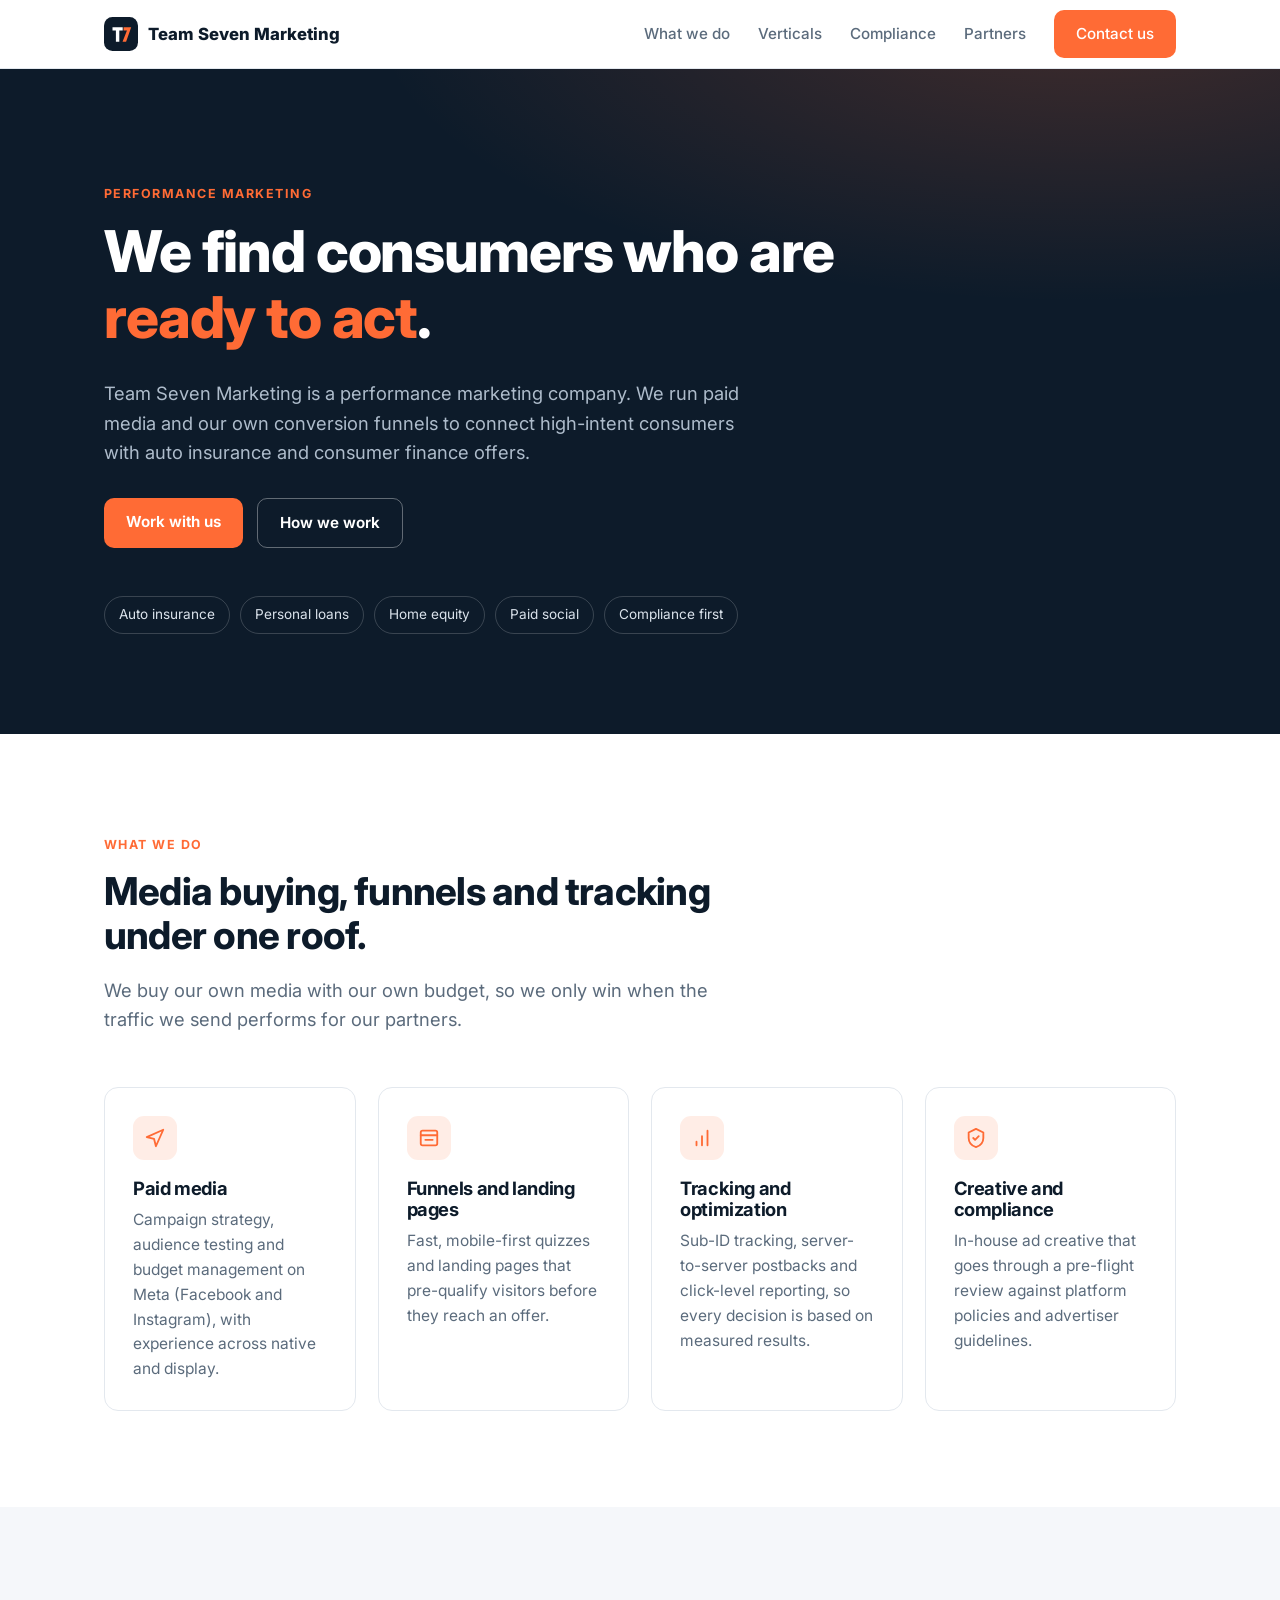
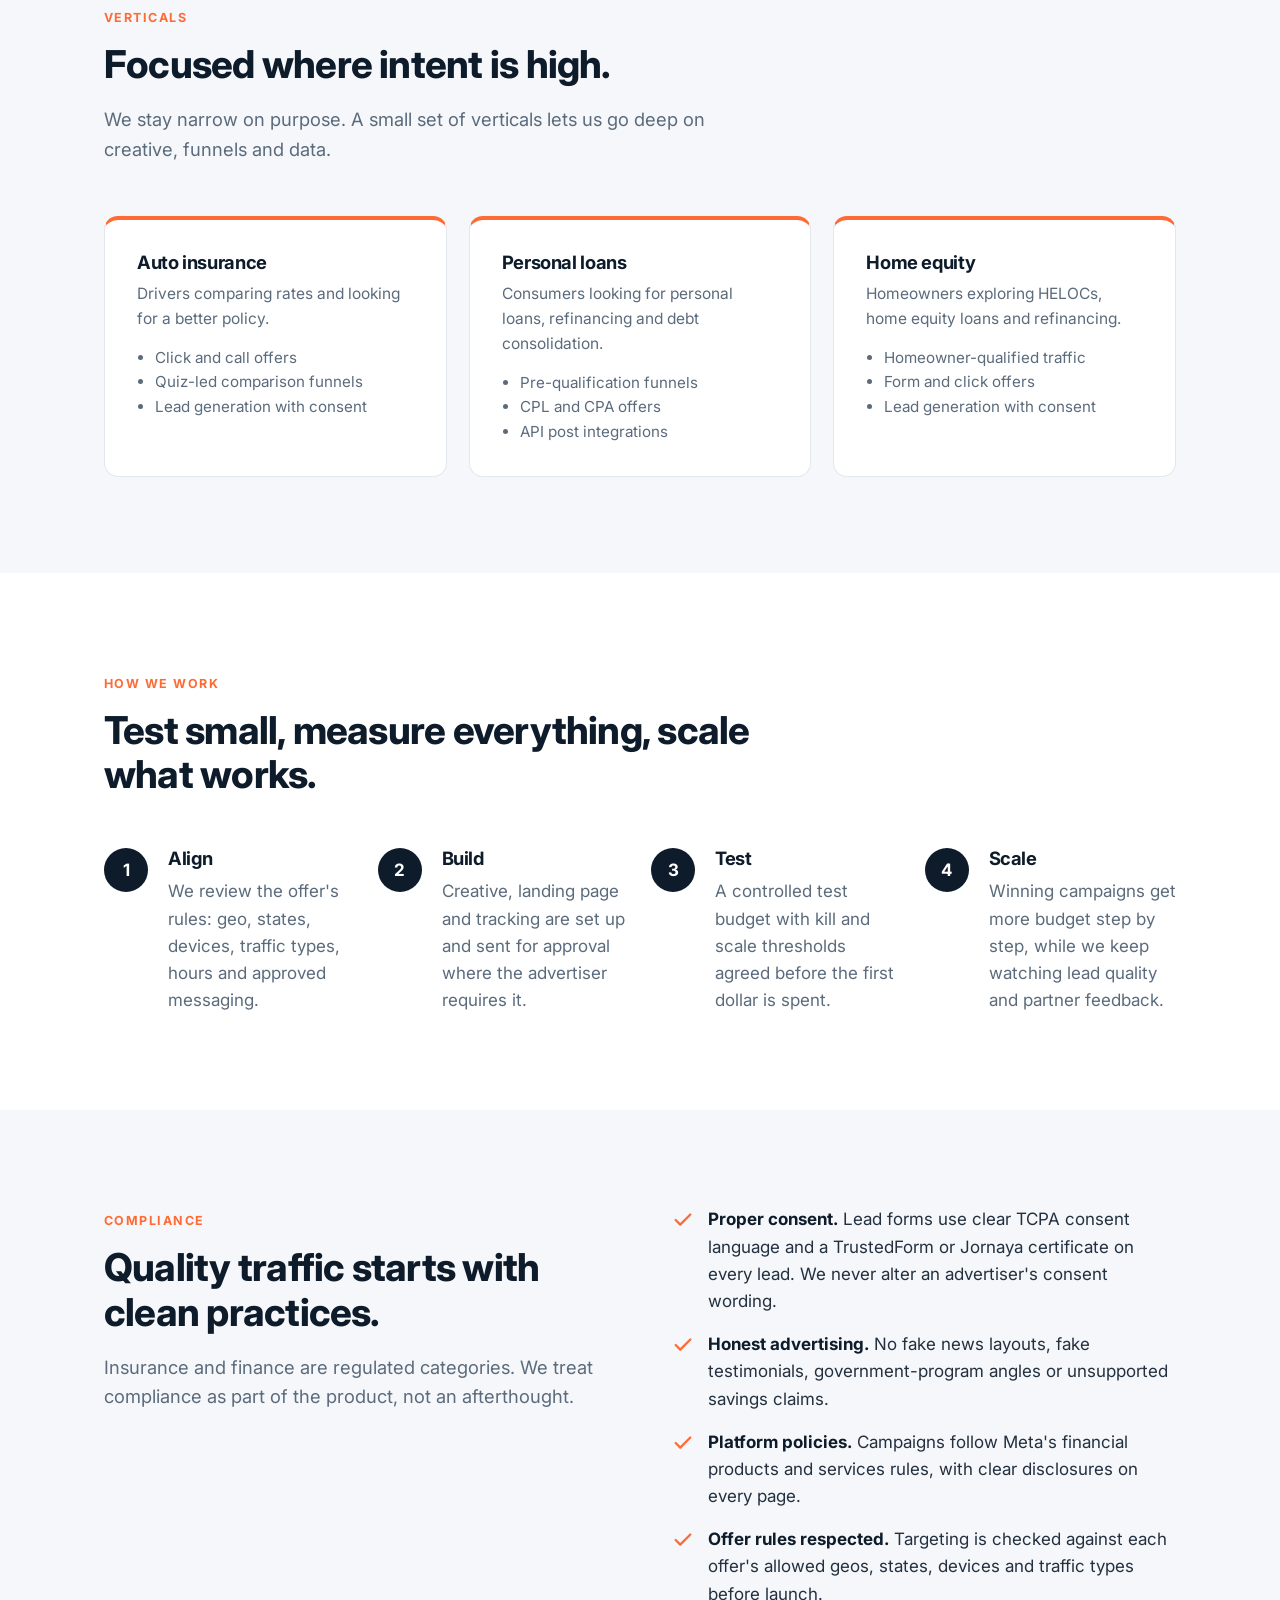
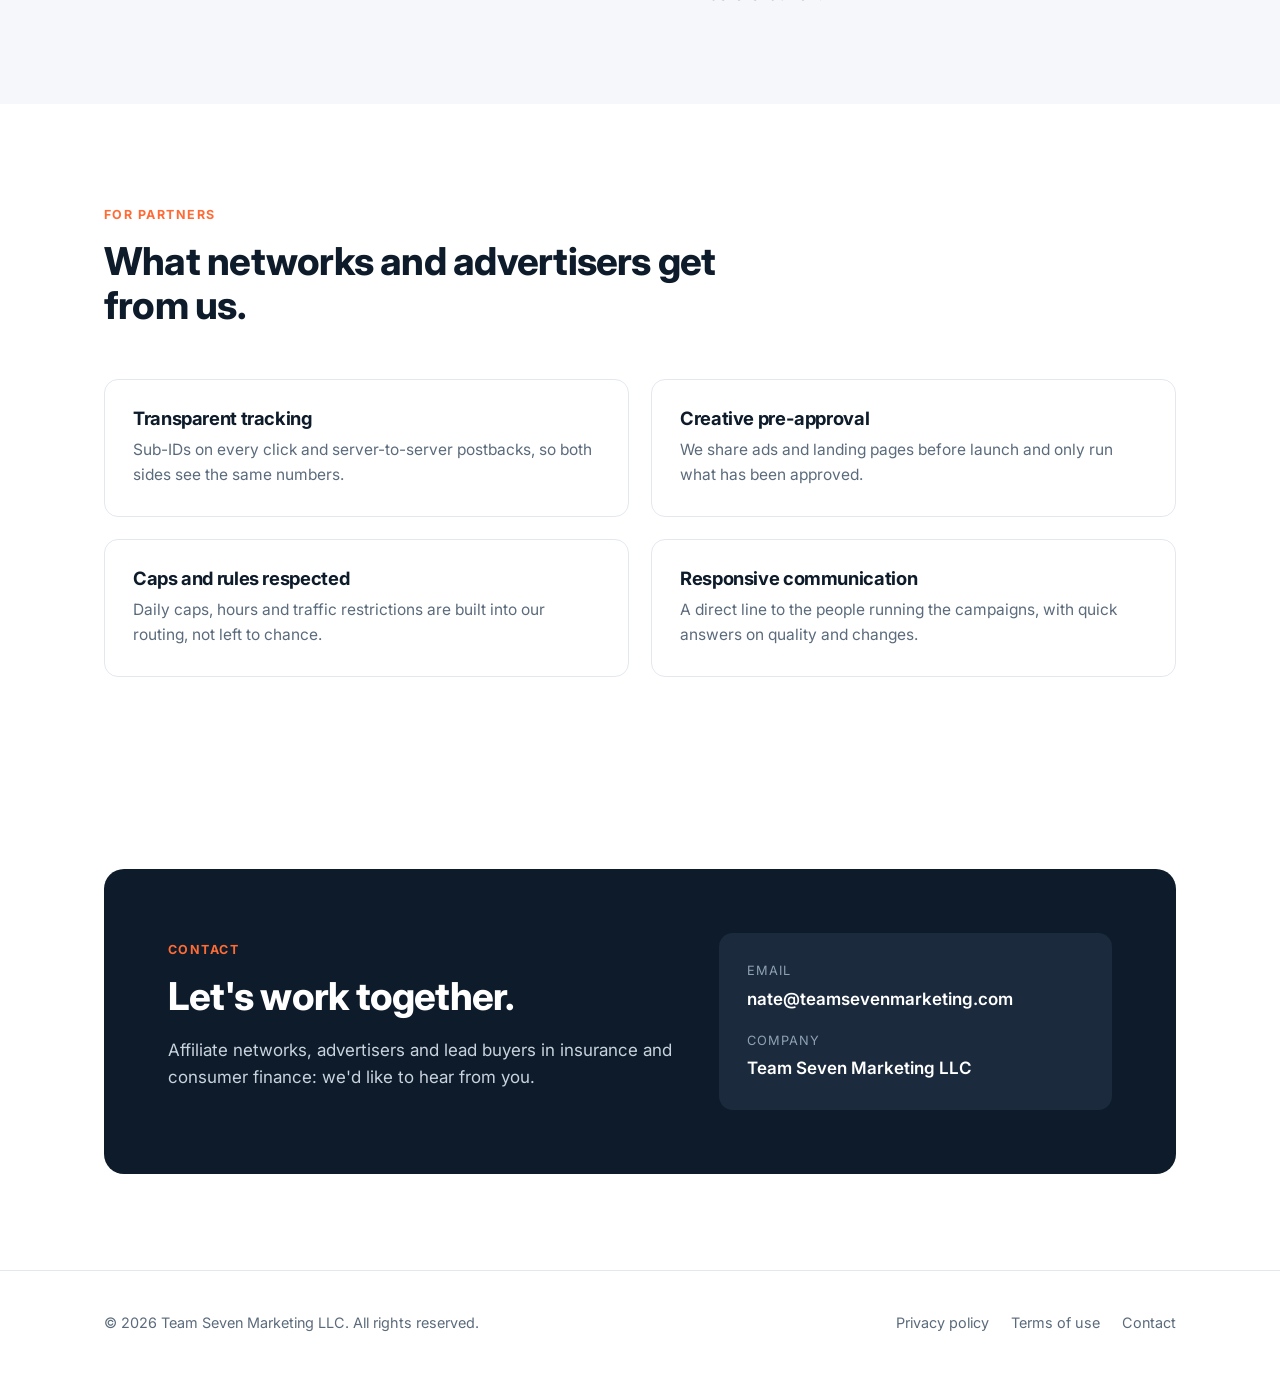
==== index.html @ 017ef523 "Add files via upload" ====
<!doctype html>
<html lang="en">
<head>
  <meta charset="utf-8">
  <meta name="viewport" content="width=device-width, initial-scale=1">
  <title>Team Seven Marketing | Performance Marketing for Insurance and Consumer Finance</title>
  <meta name="description" content="Team Seven Marketing is a performance marketing company. We acquire high-intent consumers for auto insurance and consumer finance offers through paid social, with compliant funnels and transparent tracking.">
  <link rel="icon" href="/favicon.svg" type="image/svg+xml">
  <link rel="preconnect" href="https://fonts.googleapis.com">
  <link rel="preconnect" href="https://fonts.gstatic.com" crossorigin>
  <link href="https://fonts.googleapis.com/css2?family=Inter:wght@400;500;600;700;800&display=swap" rel="stylesheet">
  <link rel="stylesheet" href="/styles.css">
  <meta property="og:title" content="Team Seven Marketing">
  <meta property="og:description" content="Performance marketing for auto insurance and consumer finance.">
  <meta property="og:type" content="website">
  <meta property="og:url" content="https://teamsevenmarketing.com/">
</head>
<body>

<header class="site-header">
  <div class="wrap">
    <a class="brand" href="/">
      <svg viewBox="0 0 40 40" aria-hidden="true"><rect width="40" height="40" rx="10" fill="#0d1b2a"/><path d="M10 12h12v4h-4v13h-4V16h-4z" fill="#fff"/><path d="M23 12h9l-6 17h-4.2l5.2-13H23z" fill="#ff6b35"/></svg>
      Team Seven Marketing
    </a>
    <nav class="nav">
      <a href="#what-we-do">What we do</a>
      <a href="#verticals">Verticals</a>
      <a href="#compliance">Compliance</a>
      <a href="#partners">Partners</a>
      <a class="btn" href="#contact">Contact us</a>
    </nav>
  </div>
</header>

<main>
  <section class="hero">
    <div class="wrap">
      <div class="eyebrow">Performance marketing</div>
      <h1>We find consumers who are <span>ready to act</span>.</h1>
      <p class="lead">Team Seven Marketing is a performance marketing company. We run paid media and our own conversion funnels to connect high-intent consumers with auto insurance and consumer finance offers.</p>
      <div class="hero-cta">
        <a class="btn" href="#contact">Work with us</a>
        <a class="btn btn-ghost" href="#what-we-do">How we work</a>
      </div>
      <div class="hero-tags">
        <span>Auto insurance</span>
        <span>Personal loans</span>
        <span>Home equity</span>
        <span>Paid social</span>
        <span>Compliance first</span>
      </div>
    </div>
  </section>

  <section id="what-we-do">
    <div class="wrap">
      <div class="section-head">
        <div class="eyebrow">What we do</div>
        <h2>Media buying, funnels and tracking under one roof.</h2>
        <p class="lead">We buy our own media with our own budget, so we only win when the traffic we send performs for our partners.</p>
      </div>
      <div class="grid grid-4">
        <div class="card">
          <div class="icon"><svg viewBox="0 0 24 24" fill="none" stroke="currentColor" stroke-width="2" stroke-linecap="round" stroke-linejoin="round"><path d="M3 11l18-8-8 18-2-8-8-2z"/></svg></div>
          <h3>Paid media</h3>
          <p>Campaign strategy, audience testing and budget management on Meta (Facebook and Instagram), with experience across native and display.</p>
        </div>
        <div class="card">
          <div class="icon"><svg viewBox="0 0 24 24" fill="none" stroke="currentColor" stroke-width="2" stroke-linecap="round" stroke-linejoin="round"><rect x="3" y="4" width="18" height="16" rx="2"/><path d="M3 9h18M8 14h8"/></svg></div>
          <h3>Funnels and landing pages</h3>
          <p>Fast, mobile-first quizzes and landing pages that pre-qualify visitors before they reach an offer.</p>
        </div>
        <div class="card">
          <div class="icon"><svg viewBox="0 0 24 24" fill="none" stroke="currentColor" stroke-width="2" stroke-linecap="round" stroke-linejoin="round"><path d="M12 20V10M18 20V4M6 20v-4"/></svg></div>
          <h3>Tracking and optimization</h3>
          <p>Sub-ID tracking, server-to-server postbacks and click-level reporting, so every decision is based on measured results.</p>
        </div>
        <div class="card">
          <div class="icon"><svg viewBox="0 0 24 24" fill="none" stroke="currentColor" stroke-width="2" stroke-linecap="round" stroke-linejoin="round"><path d="M12 2l8 4v6c0 5-3.5 8.5-8 10-4.5-1.5-8-5-8-10V6z"/><path d="M9 12l2 2 4-4"/></svg></div>
          <h3>Creative and compliance</h3>
          <p>In-house ad creative that goes through a pre-flight review against platform policies and advertiser guidelines.</p>
        </div>
      </div>
    </div>
  </section>

  <section id="verticals" class="soft">
    <div class="wrap">
      <div class="section-head">
        <div class="eyebrow">Verticals</div>
        <h2>Focused where intent is high.</h2>
        <p class="lead">We stay narrow on purpose. A small set of verticals lets us go deep on creative, funnels and data.</p>
      </div>
      <div class="grid grid-3">
        <div class="card vertical">
          <h3>Auto insurance</h3>
          <p>Drivers comparing rates and looking for a better policy.</p>
          <ul><li>Click and call offers</li><li>Quiz-led comparison funnels</li><li>Lead generation with consent</li></ul>
        </div>
        <div class="card vertical">
          <h3>Personal loans</h3>
          <p>Consumers looking for personal loans, refinancing and debt consolidation.</p>
          <ul><li>Pre-qualification funnels</li><li>CPL and CPA offers</li><li>API post integrations</li></ul>
        </div>
        <div class="card vertical">
          <h3>Home equity</h3>
          <p>Homeowners exploring HELOCs, home equity loans and refinancing.</p>
          <ul><li>Homeowner-qualified traffic</li><li>Form and click offers</li><li>Lead generation with consent</li></ul>
        </div>
      </div>
    </div>
  </section>

  <section id="how">
    <div class="wrap">
      <div class="section-head">
        <div class="eyebrow">How we work</div>
        <h2>Test small, measure everything, scale what works.</h2>
      </div>
      <div class="grid grid-4 steps">
        <div class="step"><h3>Align</h3><p>We review the offer's rules: geo, states, devices, traffic types, hours and approved messaging.</p></div>
        <div class="step"><h3>Build</h3><p>Creative, landing page and tracking are set up and sent for approval where the advertiser requires it.</p></div>
        <div class="step"><h3>Test</h3><p>A controlled test budget with kill and scale thresholds agreed before the first dollar is spent.</p></div>
        <div class="step"><h3>Scale</h3><p>Winning campaigns get more budget step by step, while we keep watching lead quality and partner feedback.</p></div>
      </div>
    </div>
  </section>

  <section id="compliance" class="soft">
    <div class="wrap split">
      <div>
        <div class="eyebrow">Compliance</div>
        <h2>Quality traffic starts with clean practices.</h2>
        <p class="lead">Insurance and finance are regulated categories. We treat compliance as part of the product, not an afterthought.</p>
      </div>
      <ul class="checklist">
        <li><svg viewBox="0 0 24 24" fill="none" stroke="currentColor" stroke-width="2.5" stroke-linecap="round" stroke-linejoin="round"><path d="M20 6L9 17l-5-5"/></svg><div><strong>Proper consent.</strong> Lead forms use clear TCPA consent language and a TrustedForm or Jornaya certificate on every lead. We never alter an advertiser's consent wording.</div></li>
        <li><svg viewBox="0 0 24 24" fill="none" stroke="currentColor" stroke-width="2.5" stroke-linecap="round" stroke-linejoin="round"><path d="M20 6L9 17l-5-5"/></svg><div><strong>Honest advertising.</strong> No fake news layouts, fake testimonials, government-program angles or unsupported savings claims.</div></li>
        <li><svg viewBox="0 0 24 24" fill="none" stroke="currentColor" stroke-width="2.5" stroke-linecap="round" stroke-linejoin="round"><path d="M20 6L9 17l-5-5"/></svg><div><strong>Platform policies.</strong> Campaigns follow Meta's financial products and services rules, with clear disclosures on every page.</div></li>
        <li><svg viewBox="0 0 24 24" fill="none" stroke="currentColor" stroke-width="2.5" stroke-linecap="round" stroke-linejoin="round"><path d="M20 6L9 17l-5-5"/></svg><div><strong>Offer rules respected.</strong> Targeting is checked against each offer's allowed geos, states, devices and traffic types before launch.</div></li>
      </ul>
    </div>
  </section>

  <section id="partners">
    <div class="wrap">
      <div class="section-head">
        <div class="eyebrow">For partners</div>
        <h2>What networks and advertisers get from us.</h2>
      </div>
      <div class="grid grid-2">
        <div class="card"><h3>Transparent tracking</h3><p>Sub-IDs on every click and server-to-server postbacks, so both sides see the same numbers.</p></div>
        <div class="card"><h3>Creative pre-approval</h3><p>We share ads and landing pages before launch and only run what has been approved.</p></div>
        <div class="card"><h3>Caps and rules respected</h3><p>Daily caps, hours and traffic restrictions are built into our routing, not left to chance.</p></div>
        <div class="card"><h3>Responsive communication</h3><p>A direct line to the people running the campaigns, with quick answers on quality and changes.</p></div>
      </div>
    </div>
  </section>

  <section id="contact">
    <div class="wrap">
      <div class="contact">
        <div>
          <div class="eyebrow">Contact</div>
          <h2>Let's work together.</h2>
          <p>Affiliate networks, advertisers and lead buyers in insurance and consumer finance: we'd like to hear from you.</p>
        </div>
        <div class="contact-box">
          <div><small>Email</small><a href="mailto:nate@teamsevenmarketing.com">nate@teamsevenmarketing.com</a></div>
          <div><small>Company</small><span style="color:#fff;font-weight:600">Team Seven Marketing LLC</span></div>
        </div>
      </div>
    </div>
  </section>
</main>

<footer class="site-footer">
  <div class="wrap">
    <div>&copy; 2026 Team Seven Marketing LLC. All rights reserved.</div>
    <nav><a href="/privacy">Privacy policy</a><a href="/terms">Terms of use</a><a href="mailto:nate@teamsevenmarketing.com">Contact</a></nav>
  </div>
</footer>

</body>
</html>
---- styles.css ----
:root {
  --ink: #0d1b2a;
  --ink-2: #1b2b3d;
  --text: #22303f;
  --muted: #5b6b7c;
  --line: #e3e8ee;
  --bg: #ffffff;
  --bg-soft: #f5f7fa;
  --accent: #ff6b35;
  --accent-dark: #e2541f;
  --radius: 14px;
  --max: 1120px;
}

* { box-sizing: border-box; }
html { scroll-behavior: smooth; }
body {
  margin: 0;
  font-family: "Inter", system-ui, -apple-system, "Segoe UI", sans-serif;
  color: var(--text);
  background: var(--bg);
  line-height: 1.6;
  font-size: 17px;
  -webkit-font-smoothing: antialiased;
}
img, svg { max-width: 100%; display: block; }
a { color: inherit; }
h1, h2, h3 { color: var(--ink); line-height: 1.15; margin: 0 0 .5em; letter-spacing: -0.02em; }
h1 { font-size: clamp(2.2rem, 5vw, 3.6rem); font-weight: 800; }
h2 { font-size: clamp(1.7rem, 3.2vw, 2.4rem); font-weight: 750; }
h3 { font-size: 1.15rem; font-weight: 700; }
p { margin: 0 0 1em; }

.wrap { max-width: var(--max); margin: 0 auto; padding: 0 24px; }
.eyebrow {
  display: inline-block; font-size: .78rem; font-weight: 700; letter-spacing: .12em;
  text-transform: uppercase; color: var(--accent); margin-bottom: 14px;
}
.lead { font-size: 1.15rem; color: var(--muted); max-width: 640px; }

/* Header */
.site-header {
  position: sticky; top: 0; z-index: 10;
  background: rgba(255,255,255,.92); backdrop-filter: blur(8px);
  border-bottom: 1px solid var(--line);
}
.site-header .wrap { display: flex; align-items: center; justify-content: space-between; height: 68px; }
.brand { display: flex; align-items: center; gap: 10px; text-decoration: none; font-weight: 800; color: var(--ink); font-size: 1.05rem; }
.brand svg { width: 34px; height: 34px; }
.nav { display: flex; gap: 28px; align-items: center; }
.nav a { text-decoration: none; font-size: .95rem; color: var(--muted); font-weight: 500; }
.nav a:hover { color: var(--ink); }
.btn {
  display: inline-block; text-decoration: none; font-weight: 650; font-size: .95rem;
  padding: 12px 22px; border-radius: 10px; background: var(--accent); color: #fff !important;
  transition: background .15s;
}
.btn:hover { background: var(--accent-dark); }
.btn-ghost { background: transparent; color: #fff !important; border: 1px solid rgba(255,255,255,.35); }
.btn-ghost:hover { background: rgba(255,255,255,.08); }

/* Hero */
.hero {
  background: radial-gradient(1200px 500px at 85% -10%, rgba(255,107,53,.22), transparent 60%), var(--ink);
  color: #c9d3de; padding: 110px 0 100px;
}
.hero h1 { color: #fff; max-width: 820px; }
.hero h1 span { color: var(--accent); }
.hero .lead { color: #aebccb; }
.hero-cta { display: flex; gap: 14px; flex-wrap: wrap; margin-top: 30px; }
.hero-tags { display: flex; flex-wrap: wrap; gap: 10px; margin-top: 48px; }
.hero-tags span {
  font-size: .85rem; padding: 7px 14px; border-radius: 999px;
  border: 1px solid rgba(255,255,255,.18); color: #dbe3ec;
}

/* Sections */
section { padding: 96px 0; }
.soft { background: var(--bg-soft); }
.section-head { max-width: 700px; margin-bottom: 52px; }

.grid { display: grid; gap: 22px; }
.grid-4 { grid-template-columns: repeat(4, 1fr); }
.grid-3 { grid-template-columns: repeat(3, 1fr); }
.grid-2 { grid-template-columns: repeat(2, 1fr); }

.card {
  background: #fff; border: 1px solid var(--line); border-radius: var(--radius);
  padding: 28px;
}
.card p { color: var(--muted); font-size: .97rem; margin: 0; }
.icon {
  width: 44px; height: 44px; border-radius: 11px; display: grid; place-items: center;
  background: rgba(255,107,53,.12); color: var(--accent); margin-bottom: 18px;
}
.icon svg { width: 22px; height: 22px; }

.vertical { padding: 32px; border-top: 4px solid var(--accent); }
.vertical ul { margin: 14px 0 0; padding-left: 18px; color: var(--muted); font-size: .95rem; }

.steps { counter-reset: step; }
.step { position: relative; padding-left: 64px; }
.step::before {
  counter-increment: step; content: counter(step);
  position: absolute; left: 0; top: 0; width: 44px; height: 44px; border-radius: 50%;
  background: var(--ink); color: #fff; font-weight: 700; display: grid; place-items: center;
}
.step p { color: var(--muted); margin: 0; }

.checklist { list-style: none; padding: 0; margin: 0; display: grid; gap: 16px; }
.checklist li { display: flex; gap: 14px; align-items: flex-start; }
.checklist li svg { flex: 0 0 22px; width: 22px; height: 22px; color: var(--accent); margin-top: 3px; }
.checklist strong { color: var(--ink); }

.split { display: grid; grid-template-columns: 1fr 1fr; gap: 64px; align-items: start; }

/* Contact */
.contact {
  background: var(--ink); color: #c9d3de; border-radius: 20px; padding: 64px;
  display: grid; grid-template-columns: 1.3fr 1fr; gap: 40px; align-items: center;
}
.contact h2 { color: #fff; }
.contact-box { background: var(--ink-2); border-radius: var(--radius); padding: 28px; }
.contact-box a { color: #fff; font-weight: 600; text-decoration: none; }
.contact-box small { display: block; color: #8fa1b4; margin-bottom: 4px; font-size: .8rem; text-transform: uppercase; letter-spacing: .08em; }
.contact-box div + div { margin-top: 18px; }

/* Footer */
.site-footer { padding: 40px 0; border-top: 1px solid var(--line); font-size: .9rem; color: var(--muted); }
.site-footer .wrap { display: flex; justify-content: space-between; flex-wrap: wrap; gap: 16px; }
.site-footer nav { display: flex; gap: 22px; }
.site-footer a { text-decoration: none; }
.site-footer a:hover { color: var(--ink); }

/* Legal pages */
.legal { padding: 72px 0 96px; }
.legal .wrap { max-width: 780px; }
.legal h2 { font-size: 1.35rem; margin-top: 2em; }
.legal p, .legal li { color: var(--text); }
.legal .updated { color: var(--muted); font-size: .92rem; }

@media (max-width: 960px) {
  .grid-4 { grid-template-columns: repeat(2, 1fr); }
  .grid-3 { grid-template-columns: 1fr; }
  .split, .contact { grid-template-columns: 1fr; gap: 36px; }
  .contact { padding: 40px 28px; }
}
@media (max-width: 640px) {
  body { font-size: 16px; }
  .wrap { padding: 0 16px; }
  .nav a:not(.btn) { display: none; }
  .grid-4, .grid-2 { grid-template-columns: 1fr; }
  section { padding: 68px 0; }
  .hero { padding: 72px 0 68px; }
}
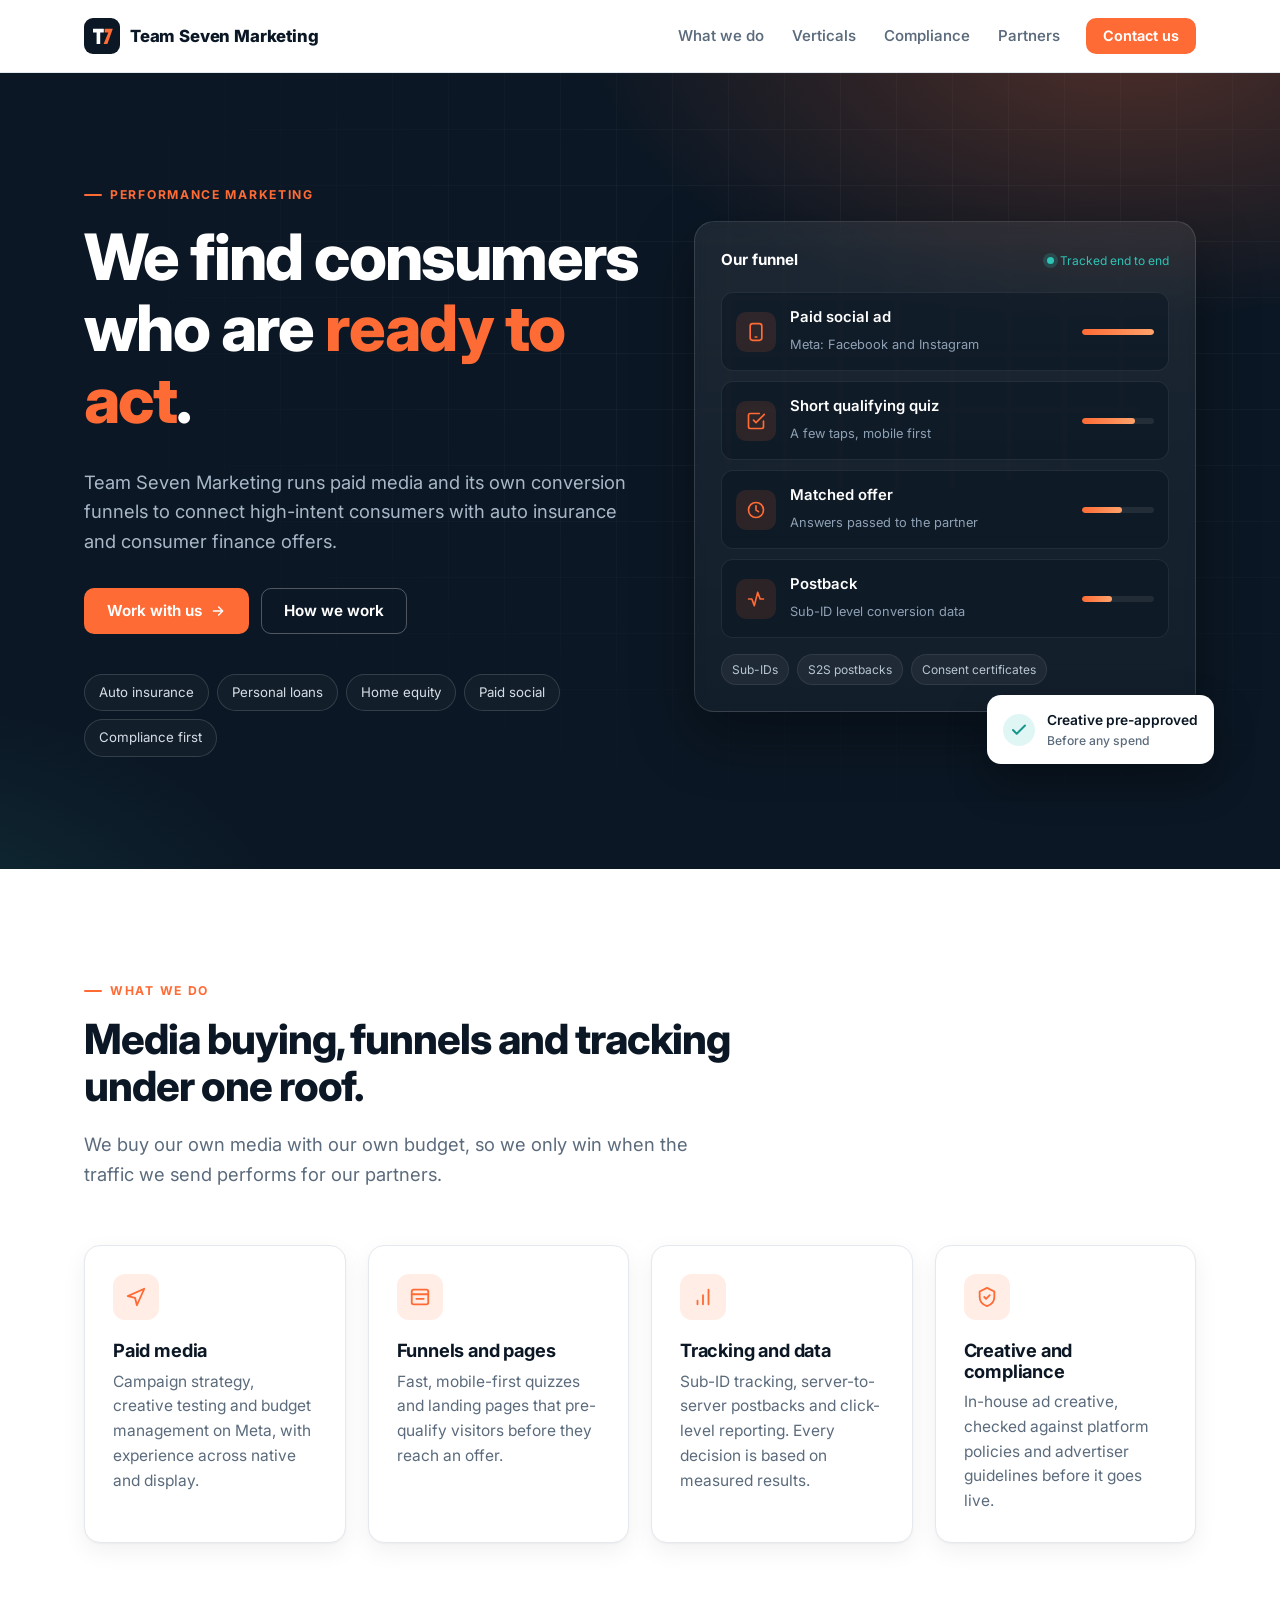
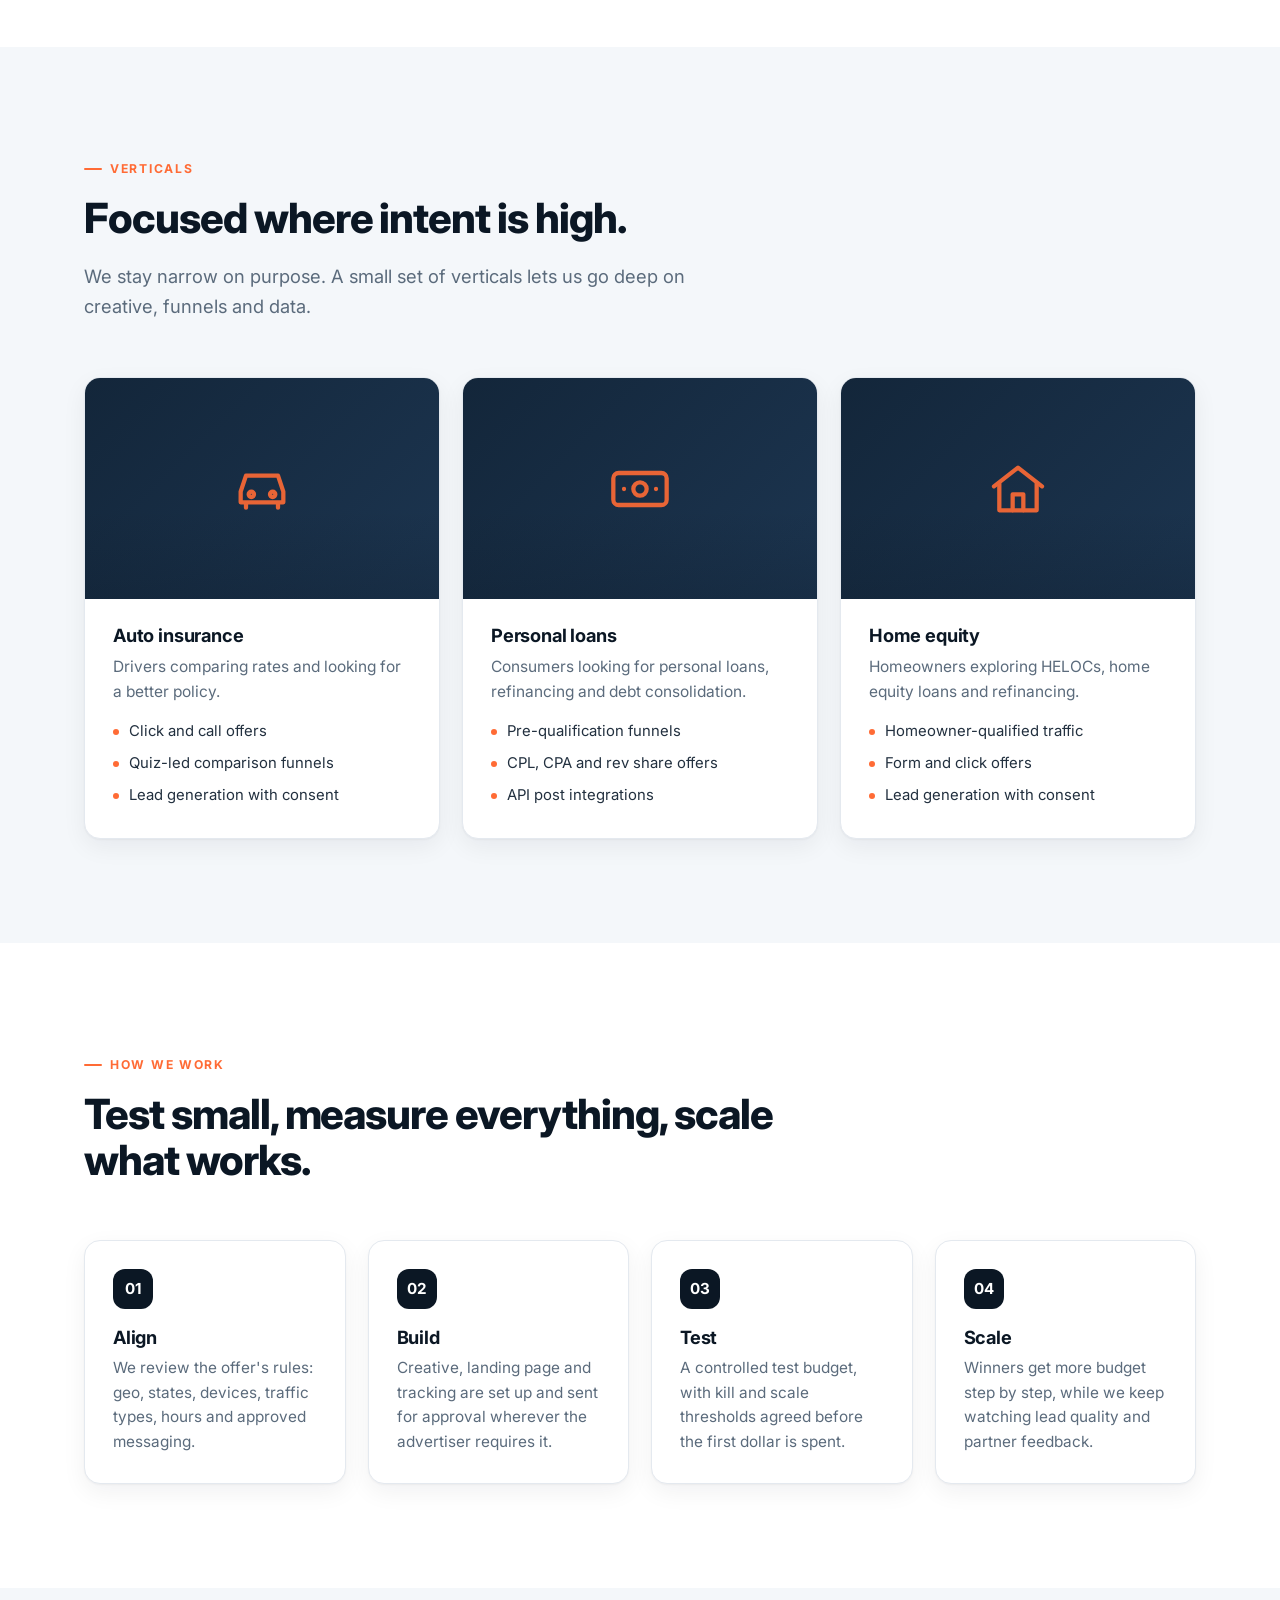
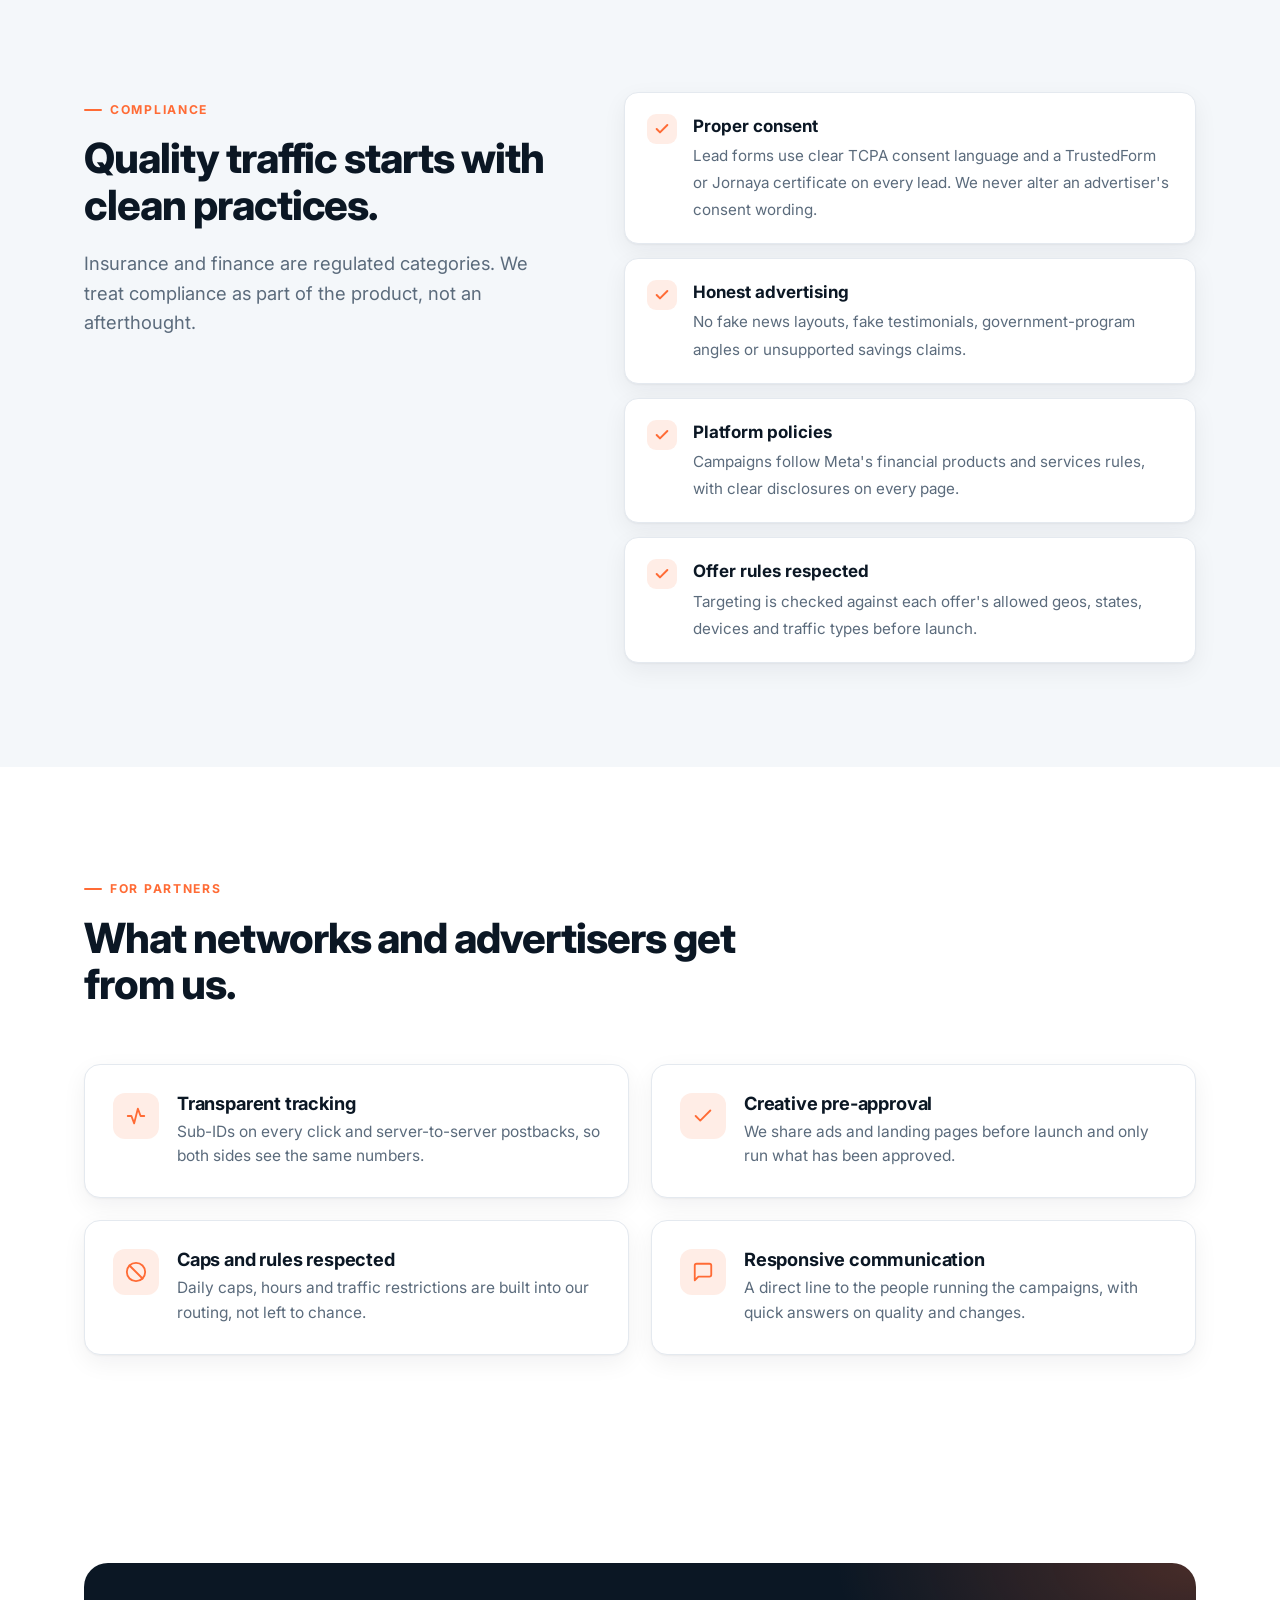
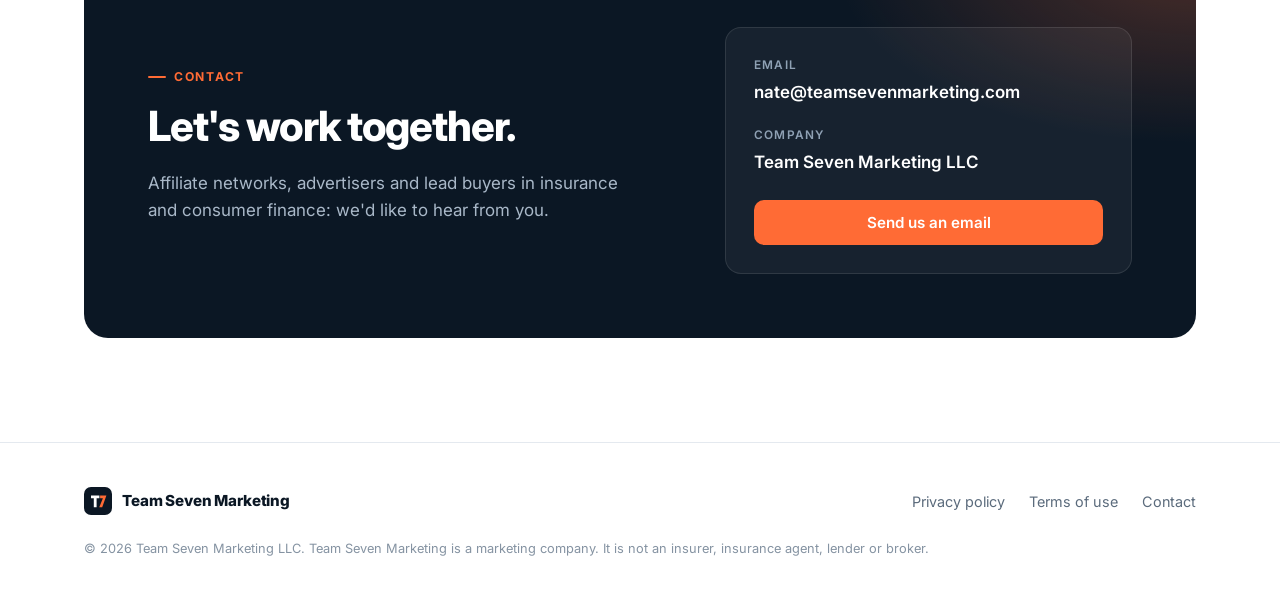
==== commit 4b578922: "Redesign: mobile menu, hero funnel visual, polished sections" ====
--- a/index.html
+++ b/index.html
@@ -5,6 +5,8 @@
   <meta name="viewport" content="width=device-width, initial-scale=1">
   <title>Team Seven Marketing | Performance Marketing for Insurance and Consumer Finance</title>
   <meta name="description" content="Team Seven Marketing is a performance marketing company. We acquire high-intent consumers for auto insurance and consumer finance offers through paid social, with compliant funnels and transparent tracking.">
+  <meta name="theme-color" content="#0b1724">
+  <link rel="canonical" href="https://teamsevenmarketing.com/">
   <link rel="icon" href="/favicon.svg" type="image/svg+xml">
   <link rel="preconnect" href="https://fonts.googleapis.com">
   <link rel="preconnect" href="https://fonts.gstatic.com" crossorigin>
@@ -14,21 +16,25 @@
   <meta property="og:description" content="Performance marketing for auto insurance and consumer finance.">
   <meta property="og:type" content="website">
   <meta property="og:url" content="https://teamsevenmarketing.com/">
+  <script type="application/ld+json">{"@context":"https://schema.org","@type":"Organization","name":"Team Seven Marketing LLC","url":"https://teamsevenmarketing.com","email":"nate@teamsevenmarketing.com","logo":"https://teamsevenmarketing.com/favicon.svg"}</script>
 </head>
 <body>
 
 <header class="site-header">
   <div class="wrap">
-    <a class="brand" href="/">
-      <svg viewBox="0 0 40 40" aria-hidden="true"><rect width="40" height="40" rx="10" fill="#0d1b2a"/><path d="M10 12h12v4h-4v13h-4V16h-4z" fill="#fff"/><path d="M23 12h9l-6 17h-4.2l5.2-13H23z" fill="#ff6b35"/></svg>
-      Team Seven Marketing
+    <a class="brand" href="/" aria-label="Team Seven Marketing home">
+      <svg viewBox="0 0 40 40" aria-hidden="true"><rect width="40" height="40" rx="10" fill="#0b1724"/><path d="M10 12h12v4h-4v13h-4V16h-4z" fill="#fff"/><path d="M23 12h9l-6 17h-4.2l5.2-13H23z" fill="#ff6b35"/></svg>
+      <span>Team Seven Marketing</span>
     </a>
-    <nav class="nav">
-      <a href="#what-we-do">What we do</a>
-      <a href="#verticals">Verticals</a>
-      <a href="#compliance">Compliance</a>
-      <a href="#partners">Partners</a>
-      <a class="btn" href="#contact">Contact us</a>
+    <button class="menu-toggle" aria-label="Open menu" aria-expanded="false" aria-controls="nav">
+      <svg viewBox="0 0 24 24" fill="none" stroke="currentColor" stroke-width="2" stroke-linecap="round"><path d="M4 7h16M4 12h16M4 17h16"/></svg>
+    </button>
+    <nav class="nav" id="nav" aria-label="Main">
+      <a href="/#what-we-do">What we do</a>
+      <a href="/#verticals">Verticals</a>
+      <a href="/#compliance">Compliance</a>
+      <a href="/#partners">Partners</a>
+      <a class="btn btn-sm" href="/#contact">Contact us</a>
     </nav>
   </div>
 </header>
@@ -36,50 +42,87 @@
 <main>
   <section class="hero">
     <div class="wrap">
-      <div class="eyebrow">Performance marketing</div>
-      <h1>We find consumers who are <span>ready to act</span>.</h1>
-      <p class="lead">Team Seven Marketing is a performance marketing company. We run paid media and our own conversion funnels to connect high-intent consumers with auto insurance and consumer finance offers.</p>
-      <div class="hero-cta">
-        <a class="btn" href="#contact">Work with us</a>
-        <a class="btn btn-ghost" href="#what-we-do">How we work</a>
-      </div>
-      <div class="hero-tags">
-        <span>Auto insurance</span>
-        <span>Personal loans</span>
-        <span>Home equity</span>
-        <span>Paid social</span>
-        <span>Compliance first</span>
+      <div>
+        <div class="eyebrow">Performance marketing</div>
+        <h1>We find consumers who are <span>ready to act</span>.</h1>
+        <p class="lead">Team Seven Marketing runs paid media and its own conversion funnels to connect high-intent consumers with auto insurance and consumer finance offers.</p>
+        <div class="hero-cta">
+          <a class="btn" href="#contact">Work with us
+            <svg viewBox="0 0 24 24" fill="none" stroke="currentColor" stroke-width="2.2" stroke-linecap="round" stroke-linejoin="round"><path d="M5 12h14M13 6l6 6-6 6"/></svg>
+          </a>
+          <a class="btn btn-ghost" href="#how">How we work</a>
+        </div>
+        <div class="hero-tags">
+          <span>Auto insurance</span>
+          <span>Personal loans</span>
+          <span>Home equity</span>
+          <span>Paid social</span>
+          <span>Compliance first</span>
+        </div>
+      </div>
+
+      <div class="hero-visual" aria-hidden="true">
+        <div class="flow">
+          <div class="flow-head"><strong>Our funnel</strong><span class="live">Tracked end to end</span></div>
+          <div class="flow-steps">
+            <div class="flow-step">
+              <div class="ico"><svg viewBox="0 0 24 24" fill="none" stroke="currentColor" stroke-width="2" stroke-linecap="round" stroke-linejoin="round"><rect x="5" y="2" width="14" height="20" rx="3"/><path d="M11 18h2"/></svg></div>
+              <div><b>Paid social ad</b><small>Meta: Facebook and Instagram</small></div>
+              <div class="bar"><i style="width:100%"></i></div>
+            </div>
+            <div class="flow-step">
+              <div class="ico"><svg viewBox="0 0 24 24" fill="none" stroke="currentColor" stroke-width="2" stroke-linecap="round" stroke-linejoin="round"><path d="M9 11l3 3L22 4"/><path d="M21 12v7a2 2 0 0 1-2 2H5a2 2 0 0 1-2-2V5a2 2 0 0 1 2-2h11"/></svg></div>
+              <div><b>Short qualifying quiz</b><small>A few taps, mobile first</small></div>
+              <div class="bar"><i style="width:74%"></i></div>
+            </div>
+            <div class="flow-step">
+              <div class="ico"><svg viewBox="0 0 24 24" fill="none" stroke="currentColor" stroke-width="2" stroke-linecap="round" stroke-linejoin="round"><circle cx="12" cy="12" r="9"/><path d="M12 7v5l3 2"/></svg></div>
+              <div><b>Matched offer</b><small>Answers passed to the partner</small></div>
+              <div class="bar"><i style="width:56%"></i></div>
+            </div>
+            <div class="flow-step">
+              <div class="ico"><svg viewBox="0 0 24 24" fill="none" stroke="currentColor" stroke-width="2" stroke-linecap="round" stroke-linejoin="round"><path d="M3 12h4l3 8 4-16 3 8h4"/></svg></div>
+              <div><b>Postback</b><small>Sub-ID level conversion data</small></div>
+              <div class="bar"><i style="width:42%"></i></div>
+            </div>
+          </div>
+          <div class="flow-foot"><span>Sub-IDs</span><span>S2S postbacks</span><span>Consent certificates</span></div>
+        </div>
+        <div class="float-card">
+          <div class="ok"><svg viewBox="0 0 24 24" fill="none" stroke="currentColor" stroke-width="2.6" stroke-linecap="round" stroke-linejoin="round"><path d="M20 6L9 17l-5-5"/></svg></div>
+          <div>Creative pre-approved<small>Before any spend</small></div>
+        </div>
       </div>
     </div>
   </section>
 
   <section id="what-we-do">
     <div class="wrap">
-      <div class="section-head">
+      <div class="section-head reveal">
         <div class="eyebrow">What we do</div>
         <h2>Media buying, funnels and tracking under one roof.</h2>
         <p class="lead">We buy our own media with our own budget, so we only win when the traffic we send performs for our partners.</p>
       </div>
       <div class="grid grid-4">
-        <div class="card">
+        <div class="card reveal">
           <div class="icon"><svg viewBox="0 0 24 24" fill="none" stroke="currentColor" stroke-width="2" stroke-linecap="round" stroke-linejoin="round"><path d="M3 11l18-8-8 18-2-8-8-2z"/></svg></div>
           <h3>Paid media</h3>
-          <p>Campaign strategy, audience testing and budget management on Meta (Facebook and Instagram), with experience across native and display.</p>
-        </div>
-        <div class="card">
+          <p>Campaign strategy, creative testing and budget management on Meta, with experience across native and display.</p>
+        </div>
+        <div class="card reveal">
           <div class="icon"><svg viewBox="0 0 24 24" fill="none" stroke="currentColor" stroke-width="2" stroke-linecap="round" stroke-linejoin="round"><rect x="3" y="4" width="18" height="16" rx="2"/><path d="M3 9h18M8 14h8"/></svg></div>
-          <h3>Funnels and landing pages</h3>
+          <h3>Funnels and pages</h3>
           <p>Fast, mobile-first quizzes and landing pages that pre-qualify visitors before they reach an offer.</p>
         </div>
-        <div class="card">
+        <div class="card reveal">
           <div class="icon"><svg viewBox="0 0 24 24" fill="none" stroke="currentColor" stroke-width="2" stroke-linecap="round" stroke-linejoin="round"><path d="M12 20V10M18 20V4M6 20v-4"/></svg></div>
-          <h3>Tracking and optimization</h3>
-          <p>Sub-ID tracking, server-to-server postbacks and click-level reporting, so every decision is based on measured results.</p>
-        </div>
-        <div class="card">
+          <h3>Tracking and data</h3>
+          <p>Sub-ID tracking, server-to-server postbacks and click-level reporting. Every decision is based on measured results.</p>
+        </div>
+        <div class="card reveal">
           <div class="icon"><svg viewBox="0 0 24 24" fill="none" stroke="currentColor" stroke-width="2" stroke-linecap="round" stroke-linejoin="round"><path d="M12 2l8 4v6c0 5-3.5 8.5-8 10-4.5-1.5-8-5-8-10V6z"/><path d="M9 12l2 2 4-4"/></svg></div>
           <h3>Creative and compliance</h3>
-          <p>In-house ad creative that goes through a pre-flight review against platform policies and advertiser guidelines.</p>
+          <p>In-house ad creative, checked against platform policies and advertiser guidelines before it goes live.</p>
         </div>
       </div>
     </div>
@@ -87,88 +130,117 @@
 
   <section id="verticals" class="soft">
     <div class="wrap">
-      <div class="section-head">
+      <div class="section-head reveal">
         <div class="eyebrow">Verticals</div>
         <h2>Focused where intent is high.</h2>
         <p class="lead">We stay narrow on purpose. A small set of verticals lets us go deep on creative, funnels and data.</p>
       </div>
       <div class="grid grid-3">
-        <div class="card vertical">
-          <h3>Auto insurance</h3>
-          <p>Drivers comparing rates and looking for a better policy.</p>
-          <ul><li>Click and call offers</li><li>Quiz-led comparison funnels</li><li>Lead generation with consent</li></ul>
-        </div>
-        <div class="card vertical">
-          <h3>Personal loans</h3>
-          <p>Consumers looking for personal loans, refinancing and debt consolidation.</p>
-          <ul><li>Pre-qualification funnels</li><li>CPL and CPA offers</li><li>API post integrations</li></ul>
-        </div>
-        <div class="card vertical">
-          <h3>Home equity</h3>
-          <p>Homeowners exploring HELOCs, home equity loans and refinancing.</p>
-          <ul><li>Homeowner-qualified traffic</li><li>Form and click offers</li><li>Lead generation with consent</li></ul>
-        </div>
+        <article class="card vertical reveal">
+          <div class="media" data-img="auto">
+            <svg class="ph" viewBox="0 0 24 24" fill="none" stroke="currentColor" stroke-width="1.6" stroke-linecap="round" stroke-linejoin="round" aria-hidden="true"><path d="M5 17h14M6 17v2M18 17v2M4 13l2-6h12l2 6v4H4z"/><circle cx="8" cy="14" r="1"/><circle cx="16" cy="14" r="1"/></svg>
+          </div>
+          <div class="body">
+            <h3>Auto insurance</h3>
+            <p>Drivers comparing rates and looking for a better policy.</p>
+            <ul><li>Click and call offers</li><li>Quiz-led comparison funnels</li><li>Lead generation with consent</li></ul>
+          </div>
+        </article>
+        <article class="card vertical reveal">
+          <div class="media" data-img="loans">
+            <svg class="ph" viewBox="0 0 24 24" fill="none" stroke="currentColor" stroke-width="1.6" stroke-linecap="round" stroke-linejoin="round" aria-hidden="true"><rect x="2" y="6" width="20" height="12" rx="2"/><circle cx="12" cy="12" r="2.5"/><path d="M6 12h.01M18 12h.01"/></svg>
+          </div>
+          <div class="body">
+            <h3>Personal loans</h3>
+            <p>Consumers looking for personal loans, refinancing and debt consolidation.</p>
+            <ul><li>Pre-qualification funnels</li><li>CPL, CPA and rev share offers</li><li>API post integrations</li></ul>
+          </div>
+        </article>
+        <article class="card vertical reveal">
+          <div class="media" data-img="home">
+            <svg class="ph" viewBox="0 0 24 24" fill="none" stroke="currentColor" stroke-width="1.6" stroke-linecap="round" stroke-linejoin="round" aria-hidden="true"><path d="M3 11l9-7 9 7"/><path d="M5 10v10h14V10"/><path d="M10 20v-6h4v6"/></svg>
+          </div>
+          <div class="body">
+            <h3>Home equity</h3>
+            <p>Homeowners exploring HELOCs, home equity loans and refinancing.</p>
+            <ul><li>Homeowner-qualified traffic</li><li>Form and click offers</li><li>Lead generation with consent</li></ul>
+          </div>
+        </article>
       </div>
     </div>
   </section>
 
   <section id="how">
     <div class="wrap">
-      <div class="section-head">
+      <div class="section-head reveal">
         <div class="eyebrow">How we work</div>
         <h2>Test small, measure everything, scale what works.</h2>
       </div>
       <div class="grid grid-4 steps">
-        <div class="step"><h3>Align</h3><p>We review the offer's rules: geo, states, devices, traffic types, hours and approved messaging.</p></div>
-        <div class="step"><h3>Build</h3><p>Creative, landing page and tracking are set up and sent for approval where the advertiser requires it.</p></div>
-        <div class="step"><h3>Test</h3><p>A controlled test budget with kill and scale thresholds agreed before the first dollar is spent.</p></div>
-        <div class="step"><h3>Scale</h3><p>Winning campaigns get more budget step by step, while we keep watching lead quality and partner feedback.</p></div>
+        <div class="step reveal"><div class="num">01</div><h3>Align</h3><p>We review the offer's rules: geo, states, devices, traffic types, hours and approved messaging.</p></div>
+        <div class="step reveal"><div class="num">02</div><h3>Build</h3><p>Creative, landing page and tracking are set up and sent for approval wherever the advertiser requires it.</p></div>
+        <div class="step reveal"><div class="num">03</div><h3>Test</h3><p>A controlled test budget, with kill and scale thresholds agreed before the first dollar is spent.</p></div>
+        <div class="step reveal"><div class="num">04</div><h3>Scale</h3><p>Winners get more budget step by step, while we keep watching lead quality and partner feedback.</p></div>
       </div>
     </div>
   </section>
 
   <section id="compliance" class="soft">
     <div class="wrap split">
-      <div>
+      <div class="reveal">
         <div class="eyebrow">Compliance</div>
         <h2>Quality traffic starts with clean practices.</h2>
         <p class="lead">Insurance and finance are regulated categories. We treat compliance as part of the product, not an afterthought.</p>
+        <div class="split-media" data-img="compliance" hidden></div>
       </div>
       <ul class="checklist">
-        <li><svg viewBox="0 0 24 24" fill="none" stroke="currentColor" stroke-width="2.5" stroke-linecap="round" stroke-linejoin="round"><path d="M20 6L9 17l-5-5"/></svg><div><strong>Proper consent.</strong> Lead forms use clear TCPA consent language and a TrustedForm or Jornaya certificate on every lead. We never alter an advertiser's consent wording.</div></li>
-        <li><svg viewBox="0 0 24 24" fill="none" stroke="currentColor" stroke-width="2.5" stroke-linecap="round" stroke-linejoin="round"><path d="M20 6L9 17l-5-5"/></svg><div><strong>Honest advertising.</strong> No fake news layouts, fake testimonials, government-program angles or unsupported savings claims.</div></li>
-        <li><svg viewBox="0 0 24 24" fill="none" stroke="currentColor" stroke-width="2.5" stroke-linecap="round" stroke-linejoin="round"><path d="M20 6L9 17l-5-5"/></svg><div><strong>Platform policies.</strong> Campaigns follow Meta's financial products and services rules, with clear disclosures on every page.</div></li>
-        <li><svg viewBox="0 0 24 24" fill="none" stroke="currentColor" stroke-width="2.5" stroke-linecap="round" stroke-linejoin="round"><path d="M20 6L9 17l-5-5"/></svg><div><strong>Offer rules respected.</strong> Targeting is checked against each offer's allowed geos, states, devices and traffic types before launch.</div></li>
+        <li class="reveal"><div class="tick"><svg viewBox="0 0 24 24" fill="none" stroke="currentColor" stroke-width="3" stroke-linecap="round" stroke-linejoin="round"><path d="M20 6L9 17l-5-5"/></svg></div><div><strong>Proper consent</strong><span>Lead forms use clear TCPA consent language and a TrustedForm or Jornaya certificate on every lead. We never alter an advertiser's consent wording.</span></div></li>
+        <li class="reveal"><div class="tick"><svg viewBox="0 0 24 24" fill="none" stroke="currentColor" stroke-width="3" stroke-linecap="round" stroke-linejoin="round"><path d="M20 6L9 17l-5-5"/></svg></div><div><strong>Honest advertising</strong><span>No fake news layouts, fake testimonials, government-program angles or unsupported savings claims.</span></div></li>
+        <li class="reveal"><div class="tick"><svg viewBox="0 0 24 24" fill="none" stroke="currentColor" stroke-width="3" stroke-linecap="round" stroke-linejoin="round"><path d="M20 6L9 17l-5-5"/></svg></div><div><strong>Platform policies</strong><span>Campaigns follow Meta's financial products and services rules, with clear disclosures on every page.</span></div></li>
+        <li class="reveal"><div class="tick"><svg viewBox="0 0 24 24" fill="none" stroke="currentColor" stroke-width="3" stroke-linecap="round" stroke-linejoin="round"><path d="M20 6L9 17l-5-5"/></svg></div><div><strong>Offer rules respected</strong><span>Targeting is checked against each offer's allowed geos, states, devices and traffic types before launch.</span></div></li>
       </ul>
     </div>
   </section>
 
   <section id="partners">
     <div class="wrap">
-      <div class="section-head">
+      <div class="section-head reveal">
         <div class="eyebrow">For partners</div>
         <h2>What networks and advertisers get from us.</h2>
       </div>
       <div class="grid grid-2">
-        <div class="card"><h3>Transparent tracking</h3><p>Sub-IDs on every click and server-to-server postbacks, so both sides see the same numbers.</p></div>
-        <div class="card"><h3>Creative pre-approval</h3><p>We share ads and landing pages before launch and only run what has been approved.</p></div>
-        <div class="card"><h3>Caps and rules respected</h3><p>Daily caps, hours and traffic restrictions are built into our routing, not left to chance.</p></div>
-        <div class="card"><h3>Responsive communication</h3><p>A direct line to the people running the campaigns, with quick answers on quality and changes.</p></div>
+        <div class="card partner reveal">
+          <div class="icon"><svg viewBox="0 0 24 24" fill="none" stroke="currentColor" stroke-width="2" stroke-linecap="round" stroke-linejoin="round"><path d="M3 12h4l3 8 4-16 3 8h4"/></svg></div>
+          <div><h3>Transparent tracking</h3><p>Sub-IDs on every click and server-to-server postbacks, so both sides see the same numbers.</p></div>
+        </div>
+        <div class="card partner reveal">
+          <div class="icon"><svg viewBox="0 0 24 24" fill="none" stroke="currentColor" stroke-width="2" stroke-linecap="round" stroke-linejoin="round"><path d="M20 6L9 17l-5-5"/></svg></div>
+          <div><h3>Creative pre-approval</h3><p>We share ads and landing pages before launch and only run what has been approved.</p></div>
+        </div>
+        <div class="card partner reveal">
+          <div class="icon"><svg viewBox="0 0 24 24" fill="none" stroke="currentColor" stroke-width="2" stroke-linecap="round" stroke-linejoin="round"><path d="M12 22a10 10 0 1 0 0-20 10 10 0 0 0 0 20z"/><path d="M4.9 4.9l14.2 14.2"/></svg></div>
+          <div><h3>Caps and rules respected</h3><p>Daily caps, hours and traffic restrictions are built into our routing, not left to chance.</p></div>
+        </div>
+        <div class="card partner reveal">
+          <div class="icon"><svg viewBox="0 0 24 24" fill="none" stroke="currentColor" stroke-width="2" stroke-linecap="round" stroke-linejoin="round"><path d="M21 15a2 2 0 0 1-2 2H7l-4 4V5a2 2 0 0 1 2-2h14a2 2 0 0 1 2 2z"/></svg></div>
+          <div><h3>Responsive communication</h3><p>A direct line to the people running the campaigns, with quick answers on quality and changes.</p></div>
+        </div>
       </div>
     </div>
   </section>
 
   <section id="contact">
     <div class="wrap">
-      <div class="contact">
+      <div class="contact reveal">
         <div>
           <div class="eyebrow">Contact</div>
           <h2>Let's work together.</h2>
           <p>Affiliate networks, advertisers and lead buyers in insurance and consumer finance: we'd like to hear from you.</p>
         </div>
         <div class="contact-box">
-          <div><small>Email</small><a href="mailto:nate@teamsevenmarketing.com">nate@teamsevenmarketing.com</a></div>
-          <div><small>Company</small><span style="color:#fff;font-weight:600">Team Seven Marketing LLC</span></div>
+          <div class="row"><small>Email</small><a href="mailto:nate@teamsevenmarketing.com">nate@teamsevenmarketing.com</a></div>
+          <div class="row"><small>Company</small><span>Team Seven Marketing LLC</span></div>
+          <a class="btn" href="mailto:nate@teamsevenmarketing.com?subject=Partnership%20inquiry">Send us an email</a>
         </div>
       </div>
     </div>
@@ -177,10 +249,15 @@
 
 <footer class="site-footer">
   <div class="wrap">
-    <div>&copy; 2026 Team Seven Marketing LLC. All rights reserved.</div>
-    <nav><a href="/privacy">Privacy policy</a><a href="/terms">Terms of use</a><a href="mailto:nate@teamsevenmarketing.com">Contact</a></nav>
+    <a class="brand" href="/" aria-label="Team Seven Marketing home">
+      <svg viewBox="0 0 40 40" aria-hidden="true"><rect width="40" height="40" rx="10" fill="#0b1724"/><path d="M10 12h12v4h-4v13h-4V16h-4z" fill="#fff"/><path d="M23 12h9l-6 17h-4.2l5.2-13H23z" fill="#ff6b35"/></svg>
+      <span>Team Seven Marketing</span>
+    </a>
+    <nav aria-label="Footer"><a href="/privacy">Privacy policy</a><a href="/terms">Terms of use</a><a href="mailto:nate@teamsevenmarketing.com">Contact</a></nav>
+    <p class="disclaimer">&copy; 2026 Team Seven Marketing LLC. Team Seven Marketing is a marketing company. It is not an insurer, insurance agent, lender or broker.</p>
   </div>
 </footer>
 
+<script src="/site.js" defer></script>
 </body>
 </html>
--- a/styles.css
+++ b/styles.css
@@ -1,19 +1,24 @@
 :root {
-  --ink: #0d1b2a;
-  --ink-2: #1b2b3d;
+  --ink: #0b1724;
+  --ink-2: #13263a;
+  --ink-3: #1c3550;
   --text: #22303f;
   --muted: #5b6b7c;
-  --line: #e3e8ee;
+  --line: #e4e9ef;
   --bg: #ffffff;
-  --bg-soft: #f5f7fa;
+  --bg-soft: #f4f7fa;
   --accent: #ff6b35;
   --accent-dark: #e2541f;
-  --radius: 14px;
-  --max: 1120px;
-}
-
-* { box-sizing: border-box; }
-html { scroll-behavior: smooth; }
+  --accent-soft: rgba(255,107,53,.12);
+  --teal: #2ec4b6;
+  --radius: 16px;
+  --max: 1160px;
+  --shadow: 0 1px 2px rgba(11,23,36,.04), 0 8px 24px rgba(11,23,36,.06);
+  --shadow-lg: 0 24px 60px rgba(0,0,0,.35);
+}
+
+*, *::before, *::after { box-sizing: border-box; }
+html { scroll-behavior: smooth; scroll-padding-top: 84px; }
 body {
   margin: 0;
   font-family: "Inter", system-ui, -apple-system, "Segoe UI", sans-serif;
@@ -22,62 +27,134 @@
   line-height: 1.6;
   font-size: 17px;
   -webkit-font-smoothing: antialiased;
+  text-rendering: optimizeLegibility;
 }
 img, svg { max-width: 100%; display: block; }
 a { color: inherit; }
-h1, h2, h3 { color: var(--ink); line-height: 1.15; margin: 0 0 .5em; letter-spacing: -0.02em; }
-h1 { font-size: clamp(2.2rem, 5vw, 3.6rem); font-weight: 800; }
-h2 { font-size: clamp(1.7rem, 3.2vw, 2.4rem); font-weight: 750; }
-h3 { font-size: 1.15rem; font-weight: 700; }
+h1, h2, h3 { color: var(--ink); line-height: 1.12; margin: 0 0 .5em; letter-spacing: -0.025em; }
+h1 { font-size: clamp(2.4rem, 5.2vw, 4rem); font-weight: 800; }
+h2 { font-size: clamp(1.8rem, 3.3vw, 2.6rem); font-weight: 780; }
+h3 { font-size: 1.14rem; font-weight: 700; letter-spacing: -0.01em; }
 p { margin: 0 0 1em; }
+:focus-visible { outline: 3px solid var(--accent); outline-offset: 3px; border-radius: 6px; }
 
 .wrap { max-width: var(--max); margin: 0 auto; padding: 0 24px; }
 .eyebrow {
-  display: inline-block; font-size: .78rem; font-weight: 700; letter-spacing: .12em;
-  text-transform: uppercase; color: var(--accent); margin-bottom: 14px;
-}
+  display: inline-flex; align-items: center; gap: 8px;
+  font-size: .76rem; font-weight: 700; letter-spacing: .14em;
+  text-transform: uppercase; color: var(--accent); margin-bottom: 16px;
+}
+.eyebrow::before { content: ""; width: 18px; height: 2px; background: currentColor; border-radius: 2px; }
 .lead { font-size: 1.15rem; color: var(--muted); max-width: 640px; }
+
+/* Buttons */
+.btn {
+  display: inline-flex; align-items: center; justify-content: center; gap: 8px;
+  white-space: nowrap; text-decoration: none; font-weight: 650; font-size: .95rem; line-height: 1;
+  padding: 14px 22px; border-radius: 10px; border: 1px solid transparent;
+  background: var(--accent); color: #fff;
+  transition: background .15s, transform .15s, box-shadow .15s;
+}
+.btn:hover { background: var(--accent-dark); transform: translateY(-1px); box-shadow: 0 6px 18px rgba(255,107,53,.3); }
+.btn svg { width: 16px; height: 16px; }
+.btn-sm { padding: 10px 16px; font-size: .9rem; }
+.btn-ghost { background: transparent; color: #fff; border-color: rgba(255,255,255,.28); }
+.btn-ghost:hover { background: rgba(255,255,255,.08); box-shadow: none; }
 
 /* Header */
 .site-header {
-  position: sticky; top: 0; z-index: 10;
-  background: rgba(255,255,255,.92); backdrop-filter: blur(8px);
+  position: sticky; top: 0; z-index: 50;
+  background: rgba(255,255,255,.9);
+  backdrop-filter: saturate(180%) blur(12px); -webkit-backdrop-filter: saturate(180%) blur(12px);
   border-bottom: 1px solid var(--line);
 }
-.site-header .wrap { display: flex; align-items: center; justify-content: space-between; height: 68px; }
-.brand { display: flex; align-items: center; gap: 10px; text-decoration: none; font-weight: 800; color: var(--ink); font-size: 1.05rem; }
-.brand svg { width: 34px; height: 34px; }
-.nav { display: flex; gap: 28px; align-items: center; }
-.nav a { text-decoration: none; font-size: .95rem; color: var(--muted); font-weight: 500; }
-.nav a:hover { color: var(--ink); }
-.btn {
-  display: inline-block; text-decoration: none; font-weight: 650; font-size: .95rem;
-  padding: 12px 22px; border-radius: 10px; background: var(--accent); color: #fff !important;
-  transition: background .15s;
-}
-.btn:hover { background: var(--accent-dark); }
-.btn-ghost { background: transparent; color: #fff !important; border: 1px solid rgba(255,255,255,.35); }
-.btn-ghost:hover { background: rgba(255,255,255,.08); }
+.site-header .wrap { display: flex; align-items: center; justify-content: space-between; height: 72px; gap: 24px; }
+.brand { display: flex; align-items: center; gap: 10px; text-decoration: none; font-weight: 800; color: var(--ink); font-size: 1.05rem; white-space: nowrap; letter-spacing: -0.01em; }
+.brand svg { width: 36px; height: 36px; flex: none; }
+.nav { display: flex; align-items: center; gap: 4px; }
+.nav a:not(.btn) {
+  text-decoration: none; font-size: .94rem; color: var(--muted); font-weight: 550;
+  white-space: nowrap; padding: 8px 12px; border-radius: 8px; transition: color .15s, background .15s;
+}
+.nav a:not(.btn):hover { color: var(--ink); background: var(--bg-soft); }
+.nav .btn { margin-left: 10px; }
+.menu-toggle {
+  display: none; width: 44px; height: 44px; border: 1px solid var(--line); background: #fff;
+  border-radius: 10px; cursor: pointer; align-items: center; justify-content: center; color: var(--ink);
+}
+.menu-toggle svg { width: 22px; height: 22px; }
 
 /* Hero */
 .hero {
-  background: radial-gradient(1200px 500px at 85% -10%, rgba(255,107,53,.22), transparent 60%), var(--ink);
-  color: #c9d3de; padding: 110px 0 100px;
-}
-.hero h1 { color: #fff; max-width: 820px; }
+  position: relative; overflow: hidden;
+  background:
+    radial-gradient(900px 480px at 88% -5%, rgba(255,107,53,.28), transparent 60%),
+    radial-gradient(700px 420px at -10% 110%, rgba(46,196,182,.14), transparent 60%),
+    var(--ink);
+  color: #c4d0dc; padding: 104px 0 112px;
+}
+.hero::after {
+  content: ""; position: absolute; inset: 0; pointer-events: none;
+  background-image: linear-gradient(rgba(255,255,255,.035) 1px, transparent 1px), linear-gradient(90deg, rgba(255,255,255,.035) 1px, transparent 1px);
+  background-size: 56px 56px;
+  mask-image: radial-gradient(ellipse at 70% 30%, #000 20%, transparent 70%);
+  -webkit-mask-image: radial-gradient(ellipse at 70% 30%, #000 20%, transparent 70%);
+}
+.hero .wrap { position: relative; z-index: 1; display: grid; grid-template-columns: 1.05fr .95fr; gap: 56px; align-items: center; }
+.hero h1 { color: #fff; }
 .hero h1 span { color: var(--accent); }
-.hero .lead { color: #aebccb; }
-.hero-cta { display: flex; gap: 14px; flex-wrap: wrap; margin-top: 30px; }
-.hero-tags { display: flex; flex-wrap: wrap; gap: 10px; margin-top: 48px; }
+.hero .lead { color: #a9b8c8; }
+.hero-cta { display: flex; gap: 12px; flex-wrap: wrap; margin-top: 32px; }
+.hero-tags { display: flex; flex-wrap: wrap; gap: 8px; margin-top: 40px; }
 .hero-tags span {
-  font-size: .85rem; padding: 7px 14px; border-radius: 999px;
-  border: 1px solid rgba(255,255,255,.18); color: #dbe3ec;
-}
+  font-size: .83rem; padding: 7px 14px; border-radius: 999px; white-space: nowrap;
+  border: 1px solid rgba(255,255,255,.14); color: #d6dee7; background: rgba(255,255,255,.03);
+}
+
+/* Hero visual */
+.hero-visual { position: relative; }
+.hero-photo {
+  border-radius: 20px; overflow: hidden; box-shadow: var(--shadow-lg);
+  border: 1px solid rgba(255,255,255,.1); aspect-ratio: 4 / 3; background: var(--ink-2);
+}
+.hero-photo img { width: 100%; height: 100%; object-fit: cover; }
+.flow {
+  background: linear-gradient(180deg, rgba(255,255,255,.07), rgba(255,255,255,.03));
+  border: 1px solid rgba(255,255,255,.12); border-radius: 20px; padding: 26px;
+  box-shadow: var(--shadow-lg); backdrop-filter: blur(6px);
+}
+.flow-head { display: flex; justify-content: space-between; align-items: center; margin-bottom: 20px; }
+.flow-head strong { color: #fff; font-size: .95rem; }
+.flow-head .live { font-size: .75rem; color: var(--teal); display: inline-flex; align-items: center; gap: 6px; }
+.flow-head .live::before { content: ""; width: 7px; height: 7px; border-radius: 50%; background: var(--teal); box-shadow: 0 0 0 4px rgba(46,196,182,.2); }
+.flow-steps { display: grid; gap: 10px; }
+.flow-step {
+  display: grid; grid-template-columns: 40px 1fr auto; gap: 14px; align-items: center;
+  background: rgba(11,23,36,.55); border: 1px solid rgba(255,255,255,.08); border-radius: 12px; padding: 13px 14px;
+}
+.flow-step .ico { width: 40px; height: 40px; border-radius: 10px; display: grid; place-items: center; background: var(--accent-soft); color: var(--accent); }
+.flow-step .ico svg { width: 20px; height: 20px; }
+.flow-step b { color: #fff; font-size: .93rem; font-weight: 600; display: block; }
+.flow-step small { color: #8fa1b4; font-size: .8rem; }
+.flow-step .bar { width: 72px; height: 6px; border-radius: 6px; background: rgba(255,255,255,.08); overflow: hidden; }
+.flow-step .bar i { display: block; height: 100%; background: linear-gradient(90deg, var(--accent), #ffa26b); border-radius: 6px; }
+.flow-foot { margin-top: 16px; display: flex; gap: 8px; flex-wrap: wrap; }
+.flow-foot span { font-size: .75rem; color: #b8c6d4; padding: 5px 10px; border-radius: 999px; background: rgba(255,255,255,.05); border: 1px solid rgba(255,255,255,.08); }
+.float-card {
+  position: absolute; right: -18px; bottom: -52px; background: #fff; color: var(--ink);
+  border-radius: 14px; padding: 14px 16px; box-shadow: 0 18px 40px rgba(0,0,0,.3);
+  display: flex; align-items: center; gap: 12px; font-size: .86rem; font-weight: 600;
+}
+.float-card .ok { width: 32px; height: 32px; border-radius: 50%; background: rgba(46,196,182,.15); color: #14968a; display: grid; place-items: center; }
+.float-card .ok svg { width: 18px; height: 18px; }
+.float-card small { display: block; color: var(--muted); font-weight: 500; font-size: .76rem; }
 
 /* Sections */
-section { padding: 96px 0; }
+section { padding: 104px 0; }
 .soft { background: var(--bg-soft); }
-.section-head { max-width: 700px; margin-bottom: 52px; }
+.section-head { max-width: 720px; margin-bottom: 56px; }
+.section-head.center { margin-left: auto; margin-right: auto; text-align: center; }
+.section-head.center .lead { margin-left: auto; margin-right: auto; }
 
 .grid { display: grid; gap: 22px; }
 .grid-4 { grid-template-columns: repeat(4, 1fr); }
@@ -86,70 +163,140 @@
 
 .card {
   background: #fff; border: 1px solid var(--line); border-radius: var(--radius);
-  padding: 28px;
-}
+  padding: 28px; box-shadow: var(--shadow); transition: transform .2s, box-shadow .2s, border-color .2s;
+}
+.card:hover { transform: translateY(-3px); box-shadow: 0 2px 4px rgba(11,23,36,.04), 0 18px 40px rgba(11,23,36,.09); border-color: #d6dde5; }
 .card p { color: var(--muted); font-size: .97rem; margin: 0; }
 .icon {
-  width: 44px; height: 44px; border-radius: 11px; display: grid; place-items: center;
-  background: rgba(255,107,53,.12); color: var(--accent); margin-bottom: 18px;
+  width: 46px; height: 46px; border-radius: 12px; display: grid; place-items: center;
+  background: var(--accent-soft); color: var(--accent); margin-bottom: 20px;
 }
 .icon svg { width: 22px; height: 22px; }
 
-.vertical { padding: 32px; border-top: 4px solid var(--accent); }
-.vertical ul { margin: 14px 0 0; padding-left: 18px; color: var(--muted); font-size: .95rem; }
-
-.steps { counter-reset: step; }
-.step { position: relative; padding-left: 64px; }
-.step::before {
-  counter-increment: step; content: counter(step);
-  position: absolute; left: 0; top: 0; width: 44px; height: 44px; border-radius: 50%;
-  background: var(--ink); color: #fff; font-weight: 700; display: grid; place-items: center;
-}
-.step p { color: var(--muted); margin: 0; }
-
-.checklist { list-style: none; padding: 0; margin: 0; display: grid; gap: 16px; }
-.checklist li { display: flex; gap: 14px; align-items: flex-start; }
-.checklist li svg { flex: 0 0 22px; width: 22px; height: 22px; color: var(--accent); margin-top: 3px; }
-.checklist strong { color: var(--ink); }
-
-.split { display: grid; grid-template-columns: 1fr 1fr; gap: 64px; align-items: start; }
+/* Verticals */
+.vertical { padding: 0; overflow: hidden; display: flex; flex-direction: column; }
+.vertical .media {
+  aspect-ratio: 16 / 10; position: relative; overflow: hidden;
+  background: linear-gradient(135deg, var(--ink-2), var(--ink-3));
+  display: grid; place-items: center;
+}
+.vertical .media img { width: 100%; height: 100%; object-fit: cover; transition: transform .5s; }
+.vertical:hover .media img { transform: scale(1.04); }
+.vertical .media .ph { width: 64px; height: 64px; color: var(--accent); opacity: .9; }
+.vertical .media::after { content: ""; position: absolute; inset: auto 0 0 0; height: 40%; background: linear-gradient(transparent, rgba(11,23,36,.25)); pointer-events: none; }
+.vertical .body { padding: 26px 28px 30px; }
+.vertical ul { margin: 16px 0 0; padding: 0; list-style: none; display: grid; gap: 8px; }
+.vertical li { color: var(--text); font-size: .93rem; display: flex; gap: 10px; align-items: center; }
+.vertical li::before { content: ""; width: 6px; height: 6px; border-radius: 50%; background: var(--accent); flex: none; }
+
+/* Steps */
+.steps { counter-reset: step; position: relative; }
+.step { position: relative; background: #fff; border: 1px solid var(--line); border-radius: var(--radius); padding: 28px; box-shadow: var(--shadow); }
+.step .num {
+  width: 40px; height: 40px; border-radius: 12px; background: var(--ink); color: #fff;
+  font-weight: 700; display: grid; place-items: center; margin-bottom: 18px; font-size: .95rem;
+}
+.step p { color: var(--muted); margin: 0; font-size: .96rem; }
+
+/* Split / compliance */
+.split { display: grid; grid-template-columns: .9fr 1.1fr; gap: 72px; align-items: start; }
+.split-media { margin-top: 32px; border-radius: var(--radius); overflow: hidden; box-shadow: var(--shadow); aspect-ratio: 4 / 3; background: var(--ink-2); }
+.split-media img { width: 100%; height: 100%; object-fit: cover; }
+.checklist { list-style: none; padding: 0; margin: 0; display: grid; gap: 14px; }
+.checklist li {
+  display: flex; gap: 16px; align-items: flex-start; background: #fff; border: 1px solid var(--line);
+  border-radius: 14px; padding: 20px 22px; box-shadow: var(--shadow);
+}
+.checklist .tick { flex: none; width: 30px; height: 30px; border-radius: 9px; background: var(--accent-soft); color: var(--accent); display: grid; place-items: center; margin-top: 1px; }
+.checklist .tick svg { width: 16px; height: 16px; }
+.checklist strong { color: var(--ink); display: block; margin-bottom: 2px; }
+.checklist span { color: var(--muted); font-size: .95rem; }
+
+/* Partners */
+.partner { display: flex; gap: 18px; align-items: flex-start; }
+.partner .icon { margin-bottom: 0; flex: none; }
+.partner h3 { margin-bottom: .35em; }
 
 /* Contact */
 .contact {
-  background: var(--ink); color: #c9d3de; border-radius: 20px; padding: 64px;
-  display: grid; grid-template-columns: 1.3fr 1fr; gap: 40px; align-items: center;
+  position: relative; overflow: hidden;
+  background: radial-gradient(600px 300px at 100% 0%, rgba(255,107,53,.25), transparent 60%), var(--ink);
+  color: #c4d0dc; border-radius: 24px; padding: 64px;
+  display: grid; grid-template-columns: 1.3fr 1fr; gap: 48px; align-items: center;
 }
 .contact h2 { color: #fff; }
-.contact-box { background: var(--ink-2); border-radius: var(--radius); padding: 28px; }
-.contact-box a { color: #fff; font-weight: 600; text-decoration: none; }
-.contact-box small { display: block; color: #8fa1b4; margin-bottom: 4px; font-size: .8rem; text-transform: uppercase; letter-spacing: .08em; }
-.contact-box div + div { margin-top: 18px; }
+.contact p { color: #a9b8c8; max-width: 480px; }
+.contact-box { background: rgba(255,255,255,.05); border: 1px solid rgba(255,255,255,.1); border-radius: var(--radius); padding: 28px; }
+.contact-box .row + .row { margin-top: 20px; }
+.contact-box small { display: block; color: #8fa1b4; margin-bottom: 4px; font-size: .74rem; text-transform: uppercase; letter-spacing: .1em; font-weight: 600; }
+.contact-box a, .contact-box span { color: #fff; font-weight: 600; text-decoration: none; word-break: break-word; }
+.contact-box a:hover { color: var(--accent); }
+.contact-box .btn { margin-top: 24px; width: 100%; }
 
 /* Footer */
-.site-footer { padding: 40px 0; border-top: 1px solid var(--line); font-size: .9rem; color: var(--muted); }
-.site-footer .wrap { display: flex; justify-content: space-between; flex-wrap: wrap; gap: 16px; }
-.site-footer nav { display: flex; gap: 22px; }
+.site-footer { padding: 44px 0; border-top: 1px solid var(--line); font-size: .9rem; color: var(--muted); }
+.site-footer .wrap { display: flex; justify-content: space-between; align-items: center; flex-wrap: wrap; gap: 18px; }
+.site-footer .brand { font-size: .95rem; }
+.site-footer .brand svg { width: 28px; height: 28px; }
+.site-footer nav { display: flex; gap: 24px; flex-wrap: wrap; }
 .site-footer a { text-decoration: none; }
 .site-footer a:hover { color: var(--ink); }
+.disclaimer { width: 100%; font-size: .8rem; color: #8593a2; margin: 6px 0 0; }
 
 /* Legal pages */
-.legal { padding: 72px 0 96px; }
+.legal { padding: 72px 0 104px; }
 .legal .wrap { max-width: 780px; }
-.legal h2 { font-size: 1.35rem; margin-top: 2em; }
+.legal h1 { font-size: clamp(2rem, 4vw, 2.8rem); }
+.legal h2 { font-size: 1.3rem; margin-top: 2.2em; }
 .legal p, .legal li { color: var(--text); }
+.legal a { color: var(--accent-dark); }
 .legal .updated { color: var(--muted); font-size: .92rem; }
 
-@media (max-width: 960px) {
+/* Reveal on scroll */
+.reveal { opacity: 0; transform: translateY(16px); transition: opacity .6s ease, transform .6s ease; }
+.reveal.in { opacity: 1; transform: none; }
+@media (prefers-reduced-motion: reduce) {
+  html { scroll-behavior: auto; }
+  .reveal { opacity: 1; transform: none; transition: none; }
+  .card, .btn, .vertical .media img { transition: none; }
+}
+
+/* Responsive */
+@media (max-width: 1024px) {
   .grid-4 { grid-template-columns: repeat(2, 1fr); }
-  .grid-3 { grid-template-columns: 1fr; }
-  .split, .contact { grid-template-columns: 1fr; gap: 36px; }
-  .contact { padding: 40px 28px; }
+  .hero .wrap { grid-template-columns: 1fr; gap: 64px; }
+  .hero-visual { max-width: 560px; }
+  .split { grid-template-columns: 1fr; gap: 40px; }
+}
+@media (max-width: 920px) {
+  .menu-toggle { display: inline-flex; }
+  .nav {
+    position: absolute; top: 72px; left: 0; right: 0; flex-direction: column; align-items: stretch; gap: 2px;
+    background: #fff; border-bottom: 1px solid var(--line); padding: 12px 16px 18px;
+    box-shadow: 0 16px 30px rgba(11,23,36,.08);
+    display: none;
+  }
+  .nav.open { display: flex; }
+  .nav a:not(.btn) { padding: 12px; font-size: 1rem; }
+  .nav .btn { margin: 8px 0 0; padding: 14px; }
+  .grid-3 { grid-template-columns: 1fr; max-width: 560px; }
+  .contact { grid-template-columns: 1fr; padding: 44px 28px; gap: 32px; }
 }
 @media (max-width: 640px) {
   body { font-size: 16px; }
   .wrap { padding: 0 16px; }
-  .nav a:not(.btn) { display: none; }
+  .site-header .wrap { height: 64px; }
+  .nav { top: 64px; }
+  .brand { font-size: 1rem; }
+  .brand svg { width: 32px; height: 32px; }
   .grid-4, .grid-2 { grid-template-columns: 1fr; }
-  section { padding: 68px 0; }
-  .hero { padding: 72px 0 68px; }
-}
+  section { padding: 72px 0; }
+  .section-head { margin-bottom: 40px; }
+  .hero { padding: 64px 0 84px; }
+  .hero-cta .btn { flex: 1 1 auto; }
+  .float-card { right: 8px; bottom: -44px; }
+  .flow { padding: 18px; }
+  .flow-step { grid-template-columns: 36px 1fr; }
+  .flow-step .bar { display: none; }
+  .site-footer .wrap { flex-direction: column; align-items: flex-start; }
+}
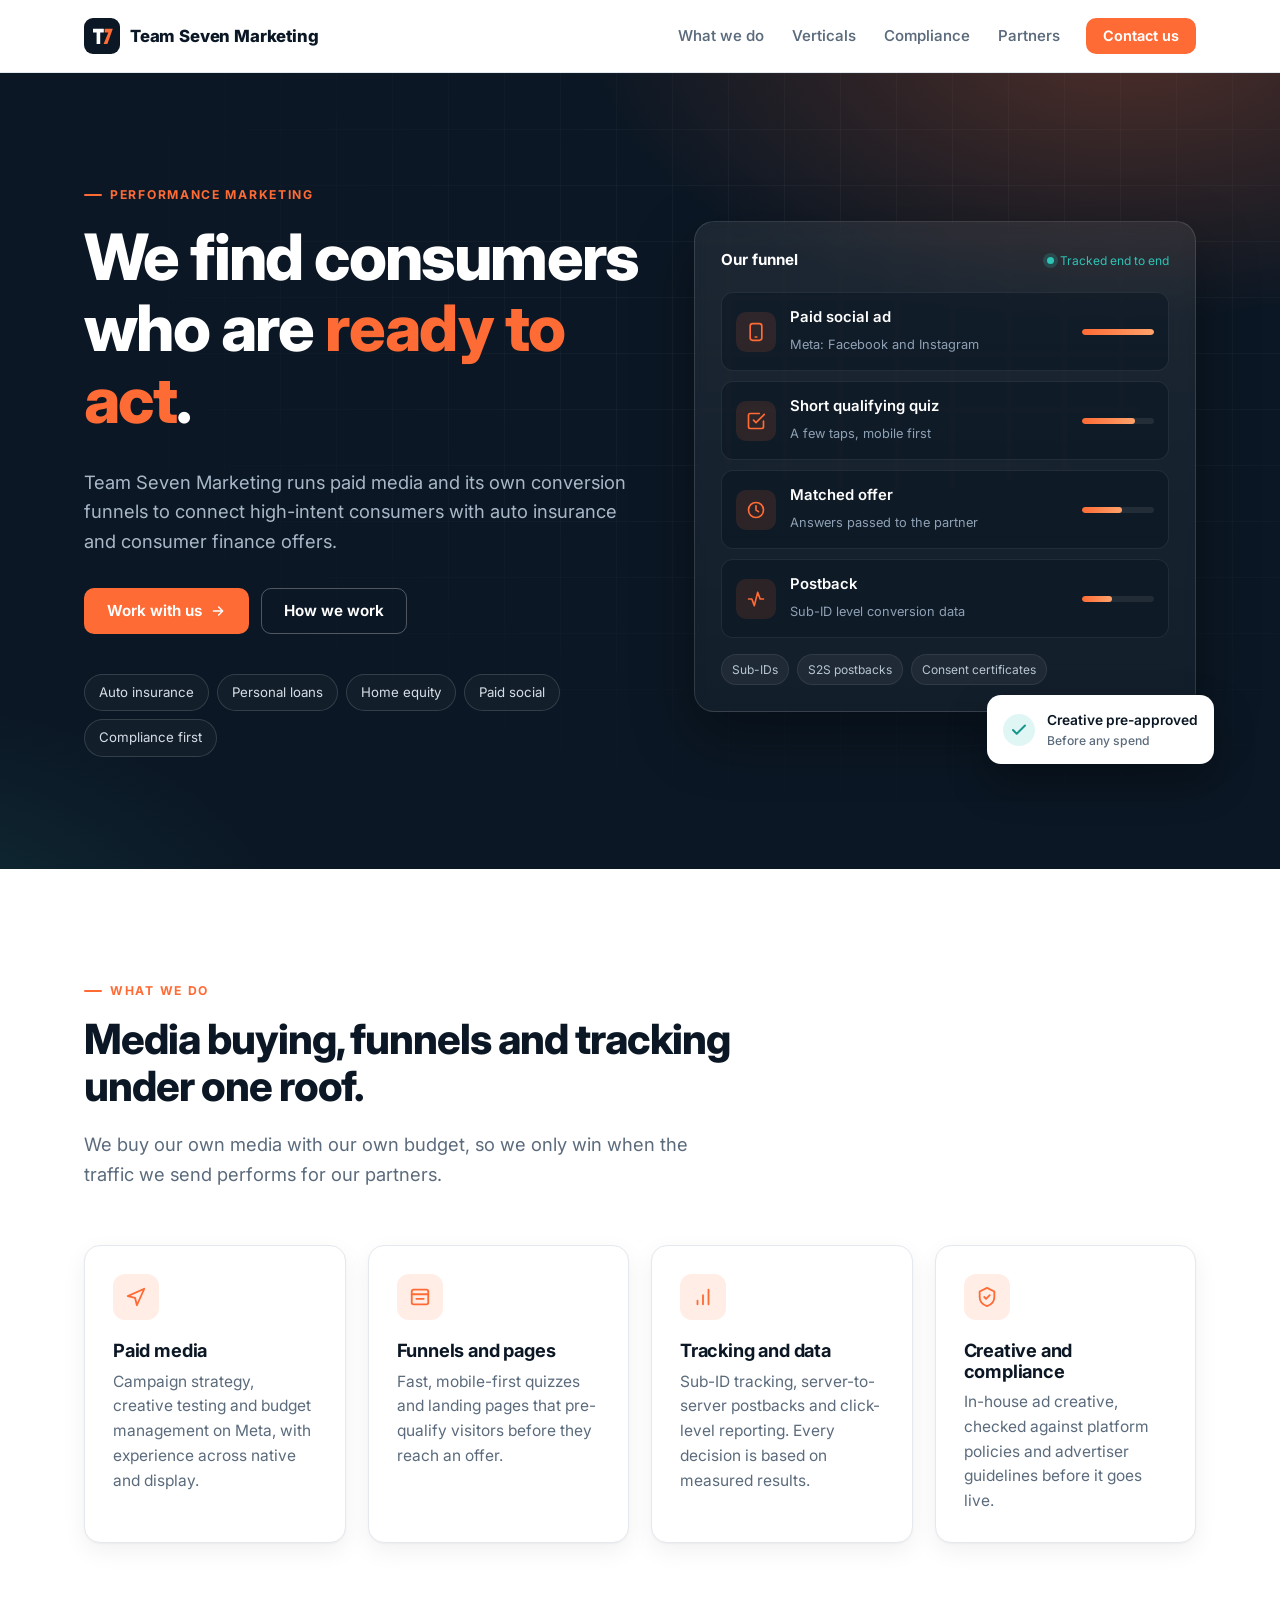
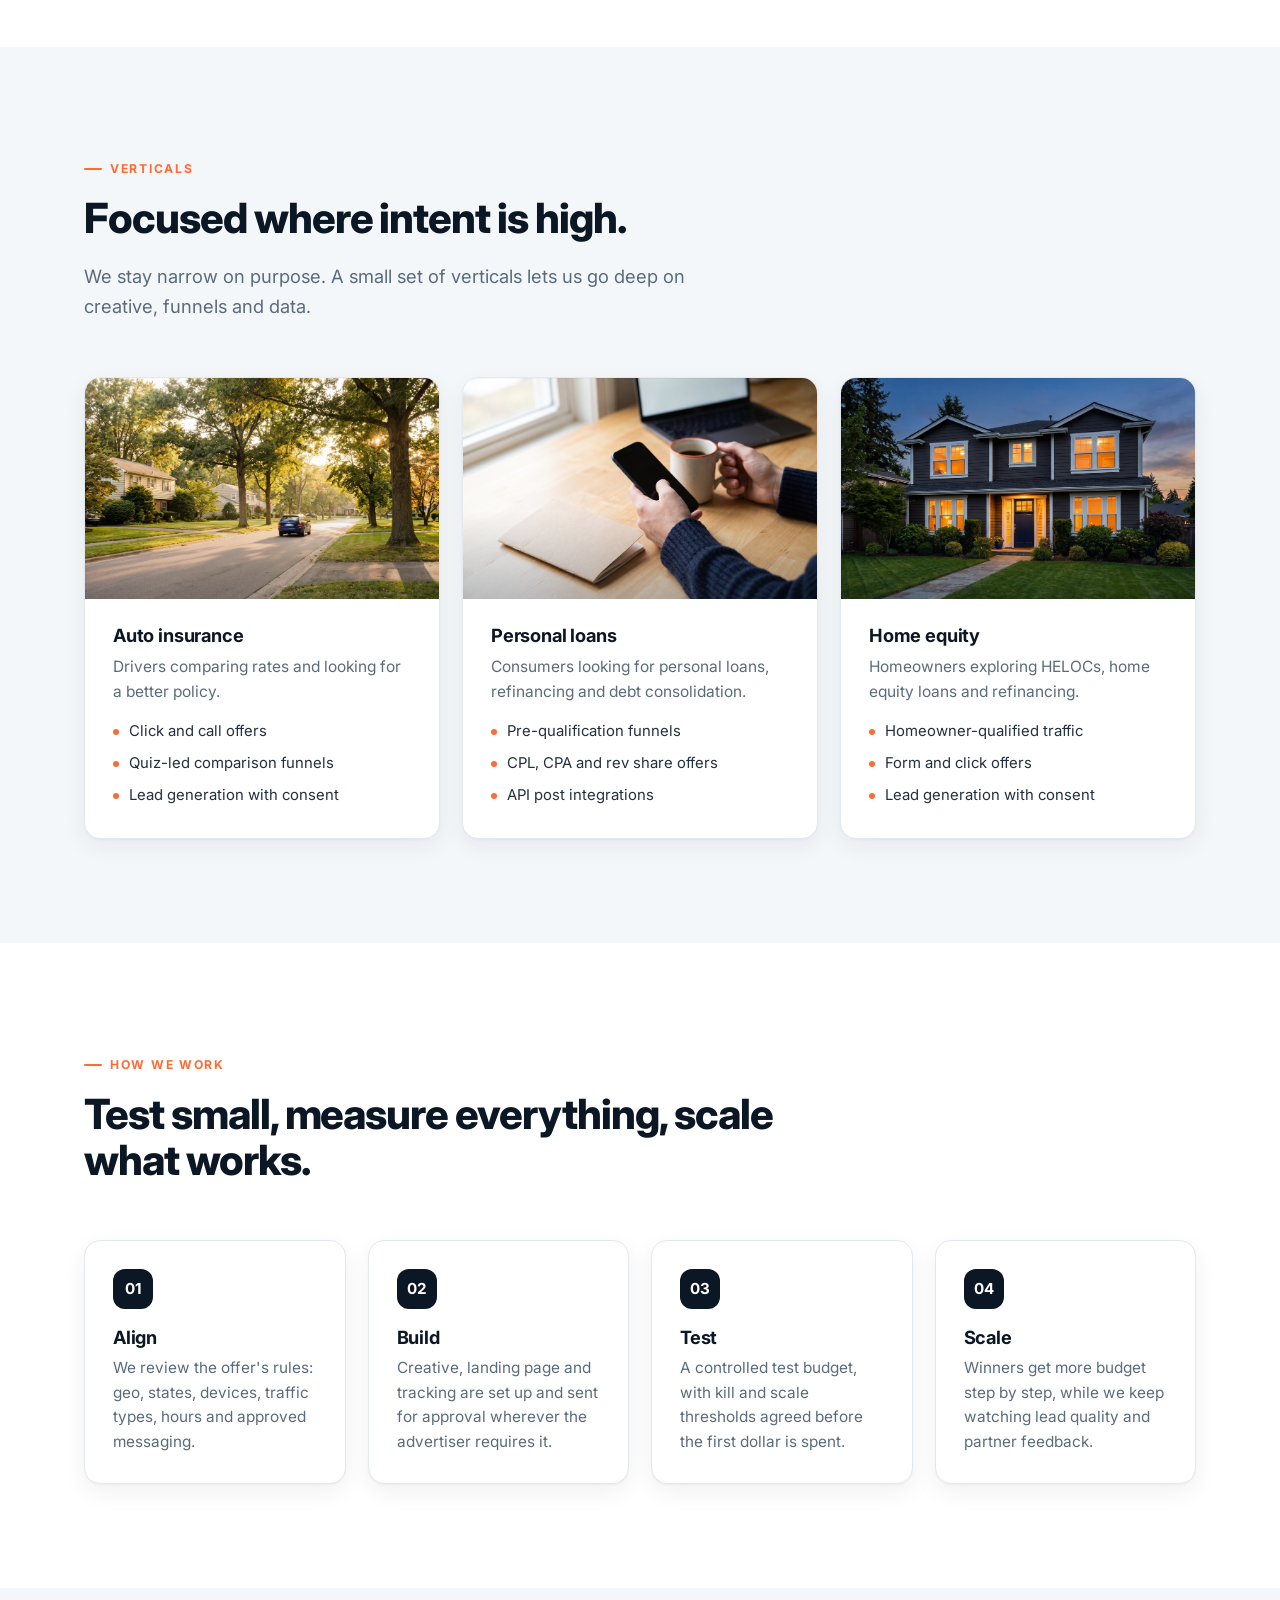
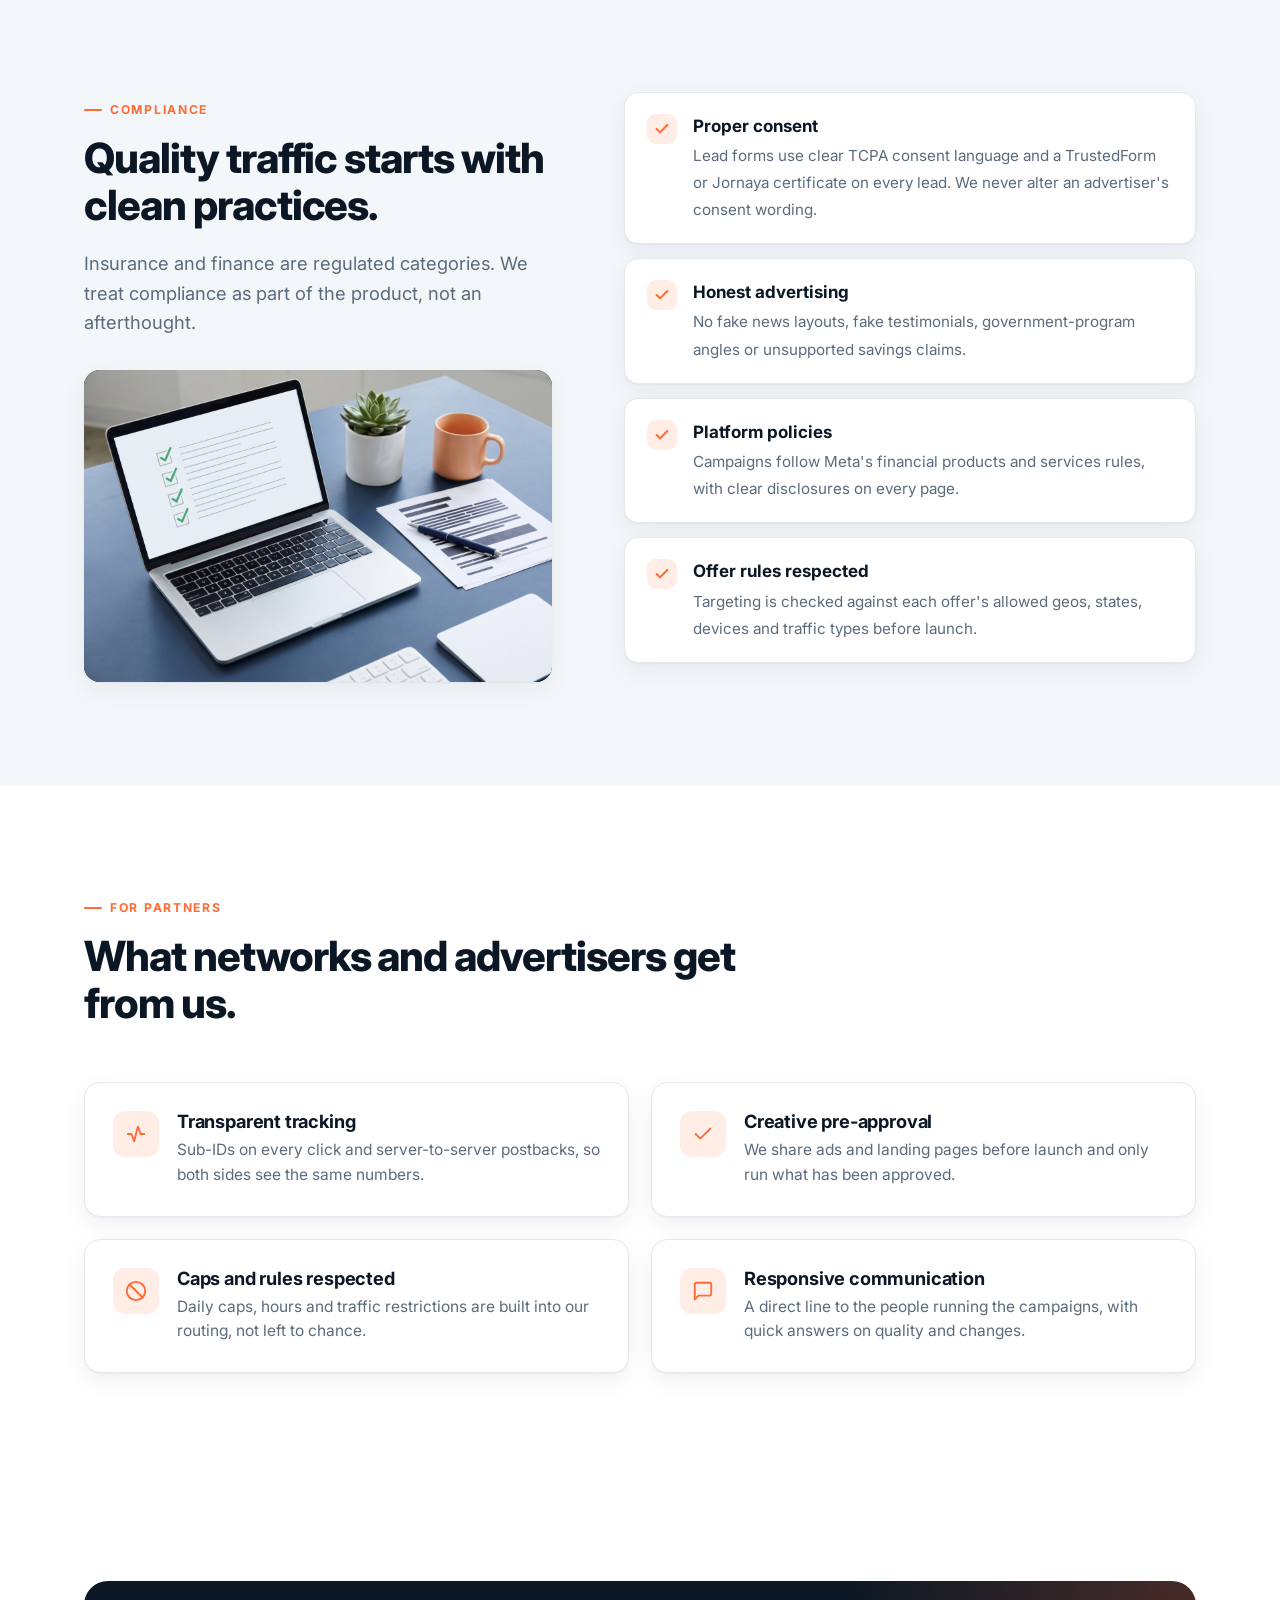
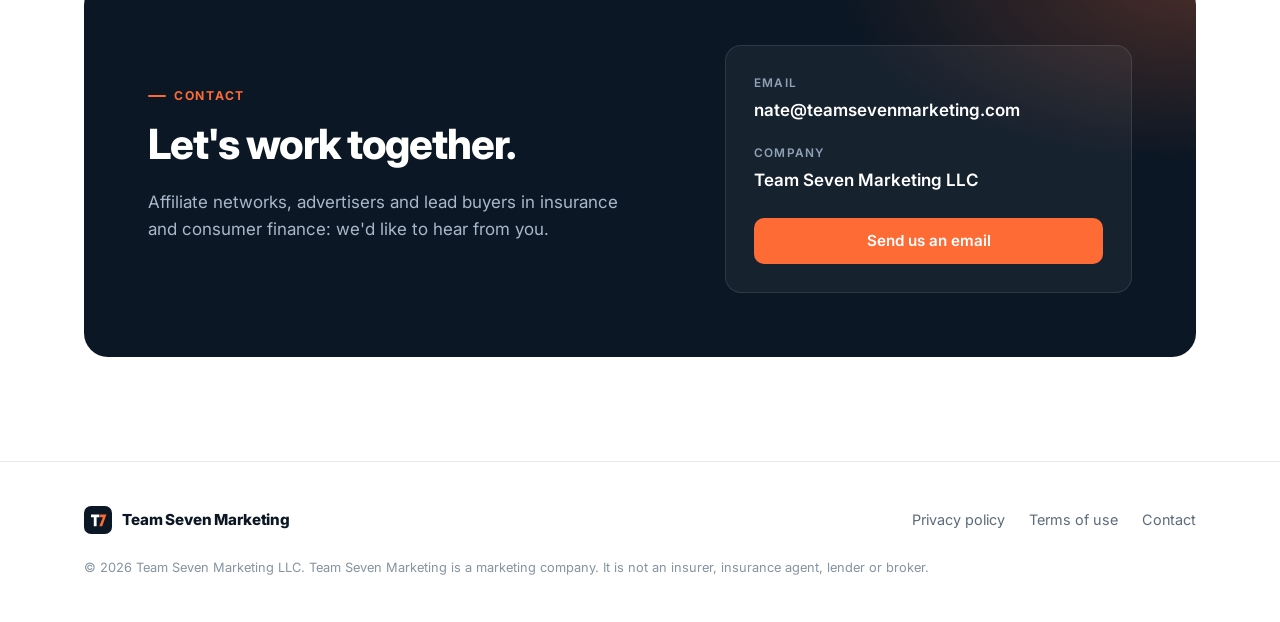
==== commit 295e6009: "Add files via upload" ====
--- a/index.html
+++ b/index.html
@@ -138,7 +138,7 @@
       <div class="grid grid-3">
         <article class="card vertical reveal">
           <div class="media" data-img="auto">
-            <svg class="ph" viewBox="0 0 24 24" fill="none" stroke="currentColor" stroke-width="1.6" stroke-linecap="round" stroke-linejoin="round" aria-hidden="true"><path d="M5 17h14M6 17v2M18 17v2M4 13l2-6h12l2 6v4H4z"/><circle cx="8" cy="14" r="1"/><circle cx="16" cy="14" r="1"/></svg>
+            <img src="/img/auto.jpg" alt="Navy sedan parked in a suburban driveway at sunset" width="1200" height="800" loading="lazy" decoding="async">
           </div>
           <div class="body">
             <h3>Auto insurance</h3>
@@ -148,7 +148,7 @@
         </article>
         <article class="card vertical reveal">
           <div class="media" data-img="loans">
-            <svg class="ph" viewBox="0 0 24 24" fill="none" stroke="currentColor" stroke-width="1.6" stroke-linecap="round" stroke-linejoin="round" aria-hidden="true"><rect x="2" y="6" width="20" height="12" rx="2"/><circle cx="12" cy="12" r="2.5"/><path d="M6 12h.01M18 12h.01"/></svg>
+            <img src="/img/loans.jpg" alt="Person checking their phone at a kitchen table with coffee" width="1200" height="800" loading="lazy" decoding="async">
           </div>
           <div class="body">
             <h3>Personal loans</h3>
@@ -158,7 +158,7 @@
         </article>
         <article class="card vertical reveal">
           <div class="media" data-img="home">
-            <svg class="ph" viewBox="0 0 24 24" fill="none" stroke="currentColor" stroke-width="1.6" stroke-linecap="round" stroke-linejoin="round" aria-hidden="true"><path d="M3 11l9-7 9 7"/><path d="M5 10v10h14V10"/><path d="M10 20v-6h4v6"/></svg>
+            <img src="/img/home.jpg" alt="Two-story suburban home at dusk with warm lights in the windows" width="1200" height="800" loading="lazy" decoding="async">
           </div>
           <div class="body">
             <h3>Home equity</h3>
@@ -191,7 +191,7 @@
         <div class="eyebrow">Compliance</div>
         <h2>Quality traffic starts with clean practices.</h2>
         <p class="lead">Insurance and finance are regulated categories. We treat compliance as part of the product, not an afterthought.</p>
-        <div class="split-media" data-img="compliance" hidden></div>
+        <div class="split-media"><img src="/img/compliance.jpg" alt="Laptop showing a checklist next to a printed document on a desk" width="1200" height="800" loading="lazy" decoding="async"></div>
       </div>
       <ul class="checklist">
         <li class="reveal"><div class="tick"><svg viewBox="0 0 24 24" fill="none" stroke="currentColor" stroke-width="3" stroke-linecap="round" stroke-linejoin="round"><path d="M20 6L9 17l-5-5"/></svg></div><div><strong>Proper consent</strong><span>Lead forms use clear TCPA consent language and a TrustedForm or Jornaya certificate on every lead. We never alter an advertiser's consent wording.</span></div></li>
--- a/styles.css
+++ b/styles.css
@@ -200,7 +200,7 @@
 
 /* Split / compliance */
 .split { display: grid; grid-template-columns: .9fr 1.1fr; gap: 72px; align-items: start; }
-.split-media { margin-top: 32px; border-radius: var(--radius); overflow: hidden; box-shadow: var(--shadow); aspect-ratio: 4 / 3; background: var(--ink-2); }
+.split-media { margin-top: 32px; border-radius: var(--radius); overflow: hidden; box-shadow: var(--shadow); aspect-ratio: 3 / 2; background: var(--ink-2); }
 .split-media img { width: 100%; height: 100%; object-fit: cover; }
 .checklist { list-style: none; padding: 0; margin: 0; display: grid; gap: 14px; }
 .checklist li {
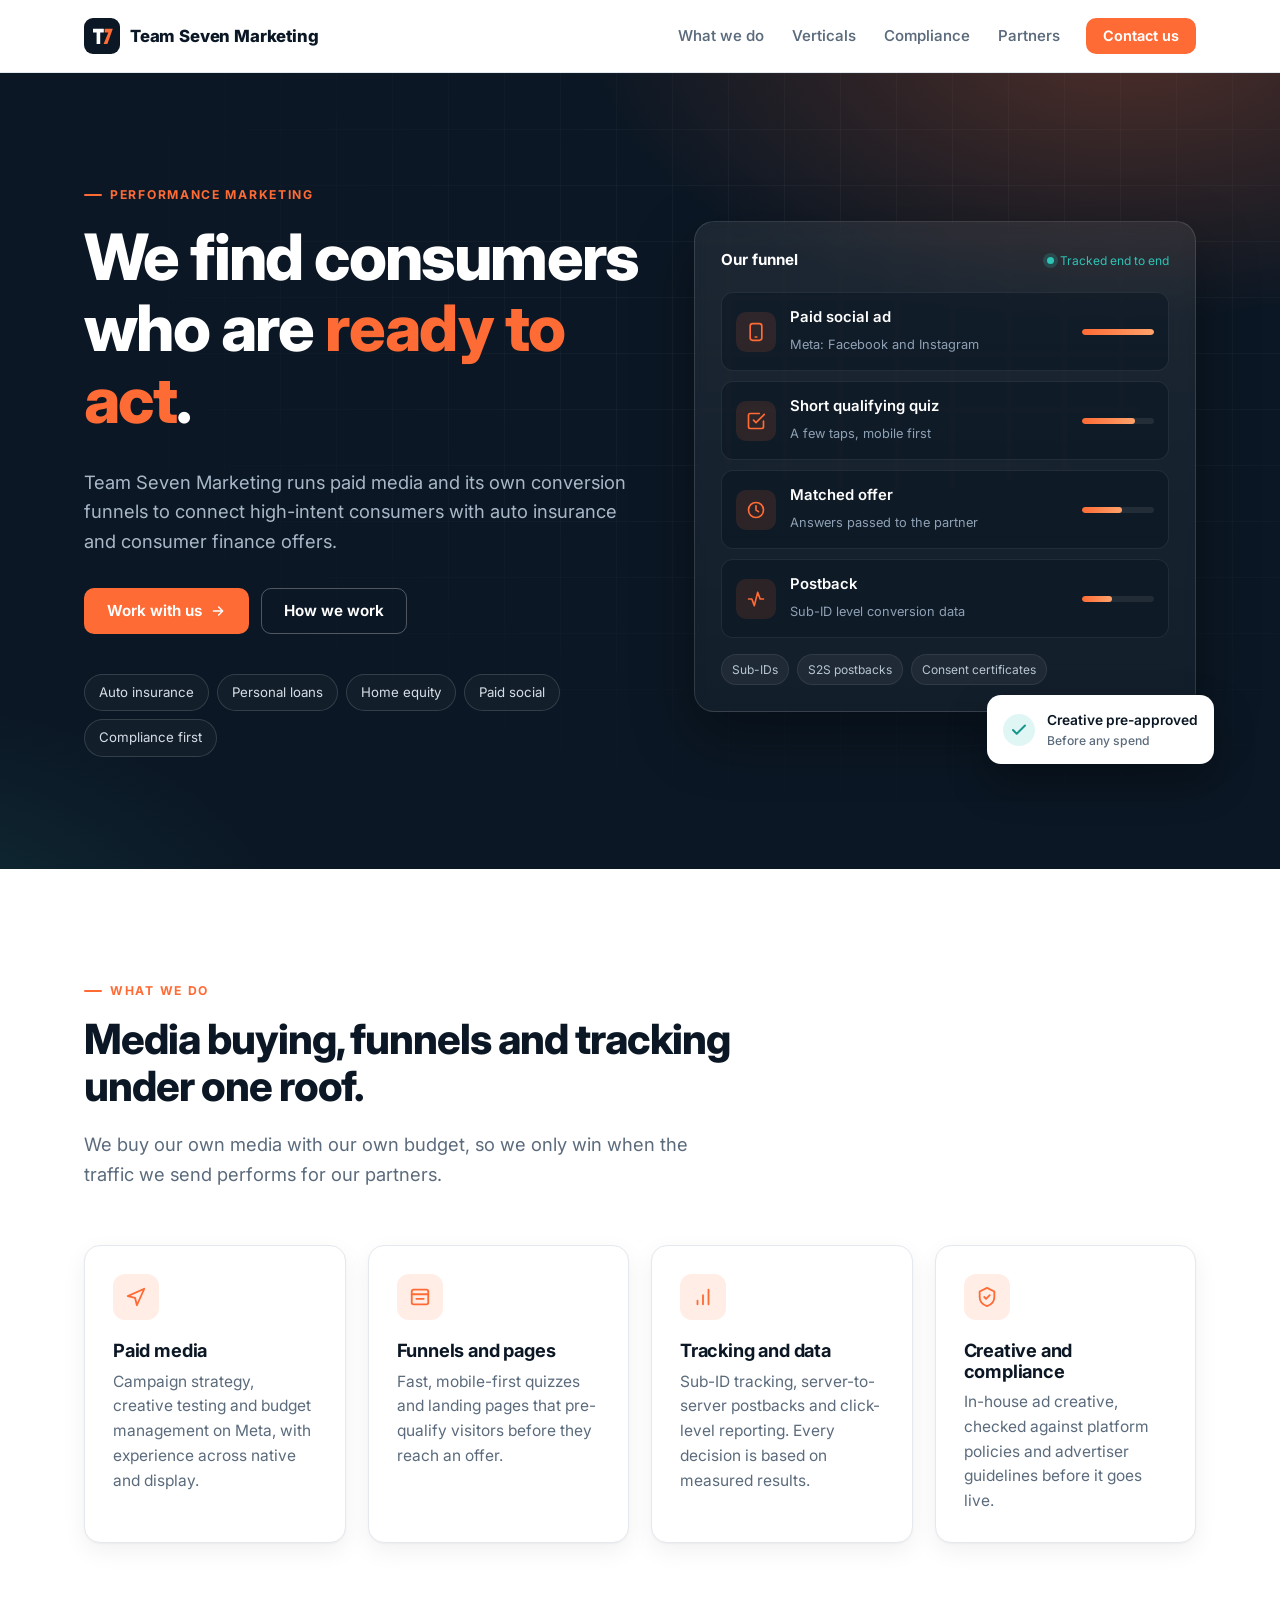
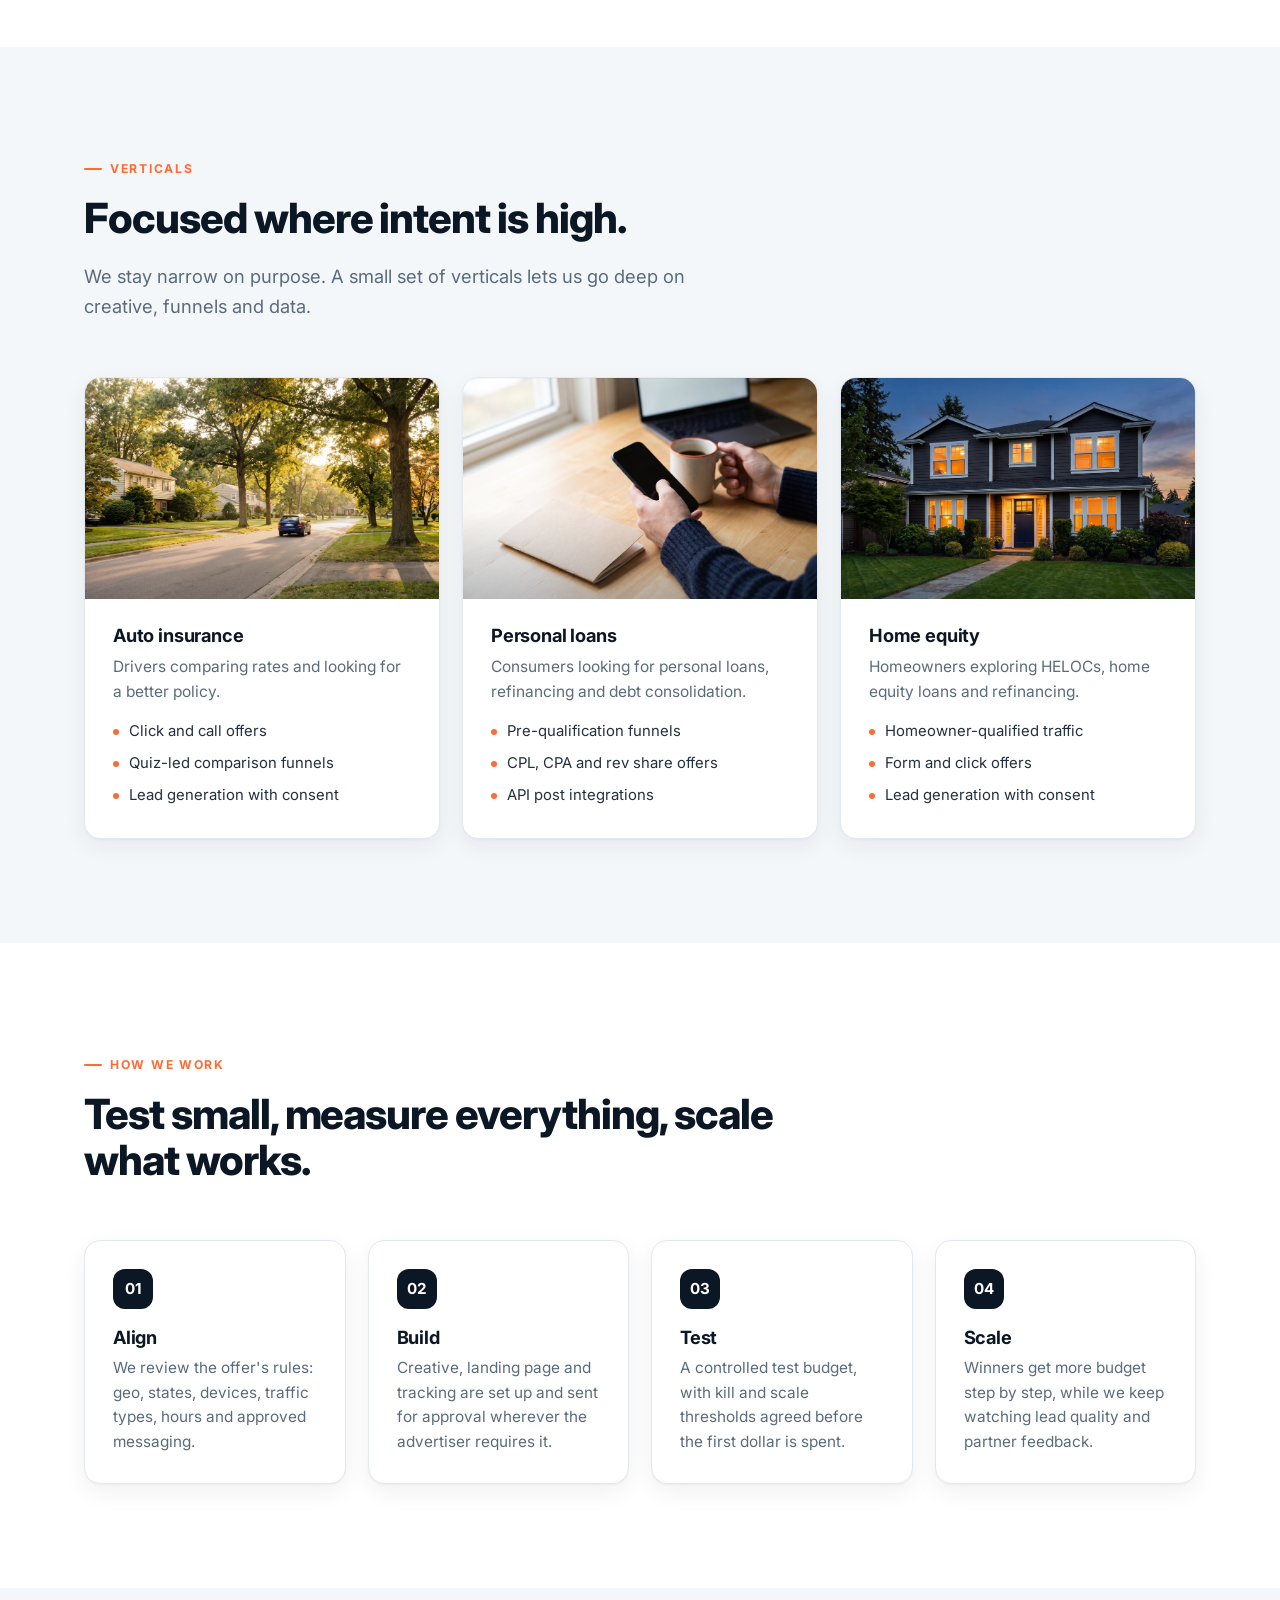
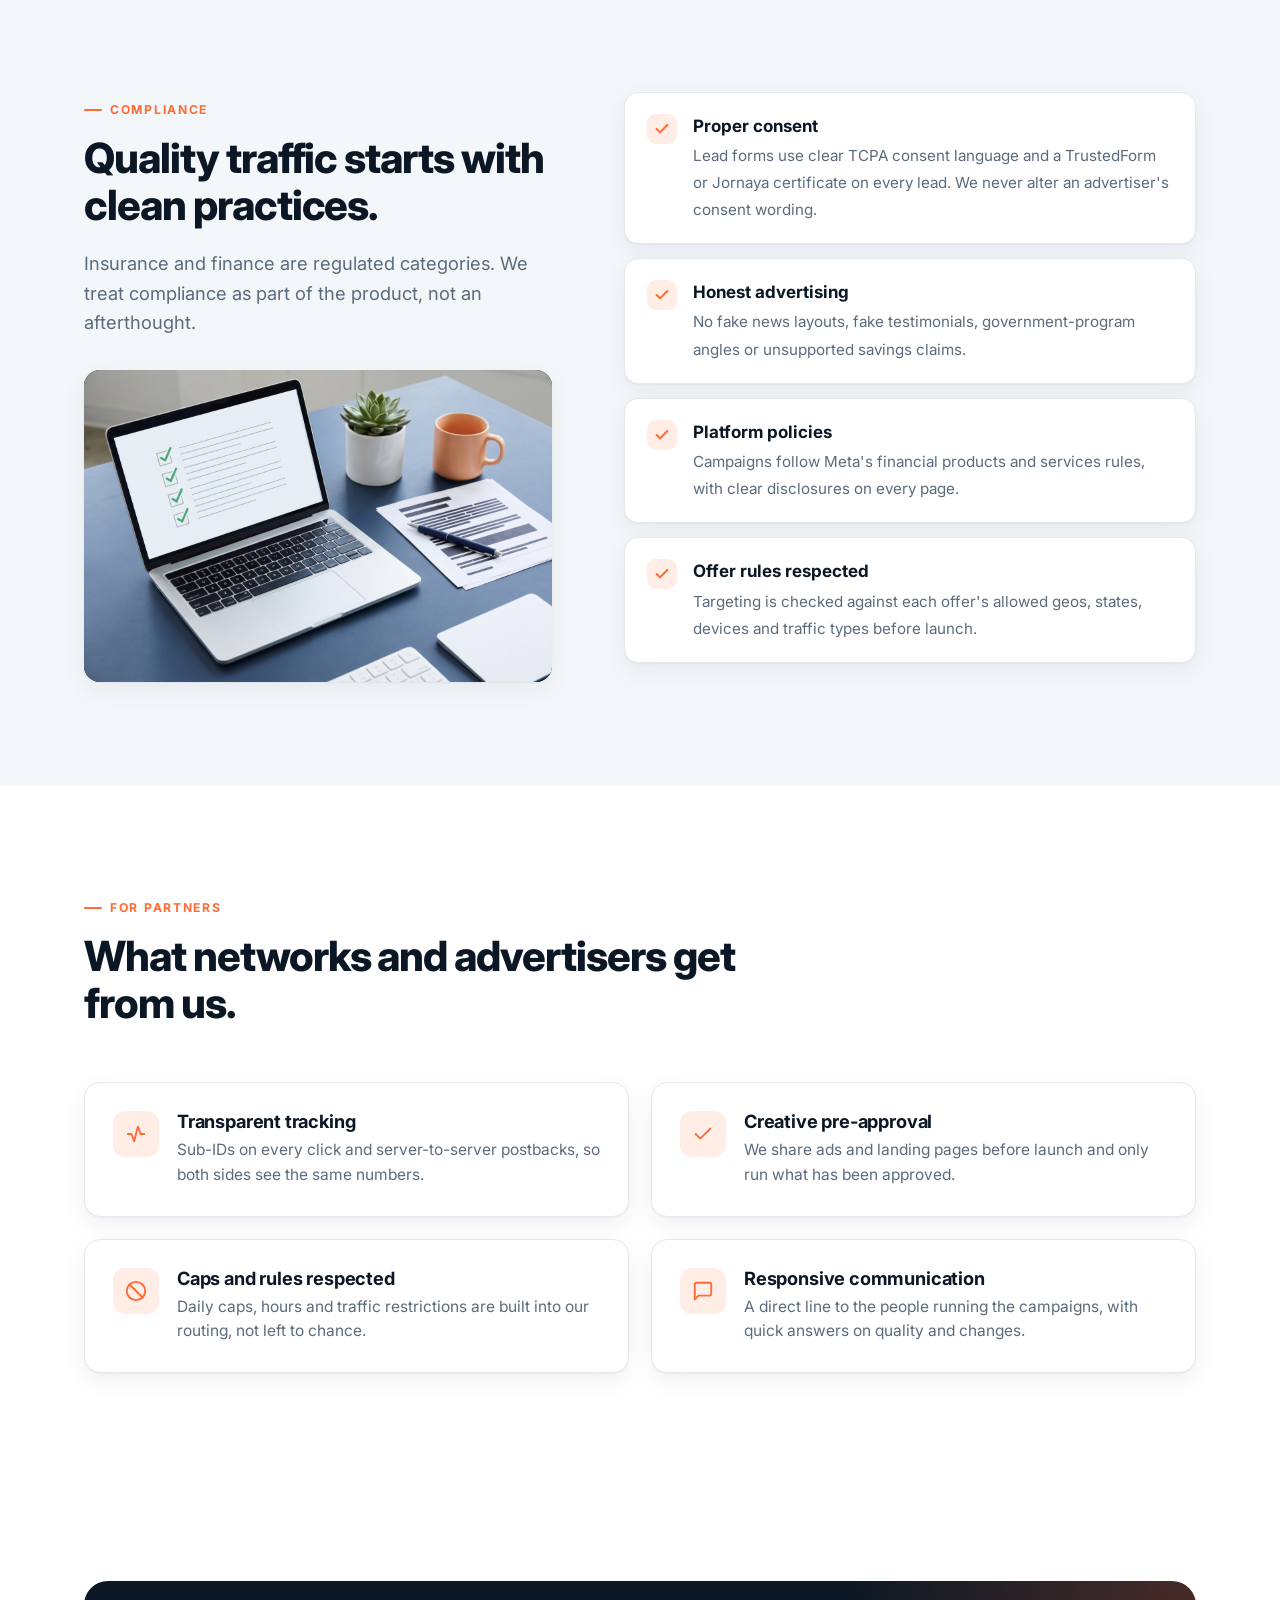
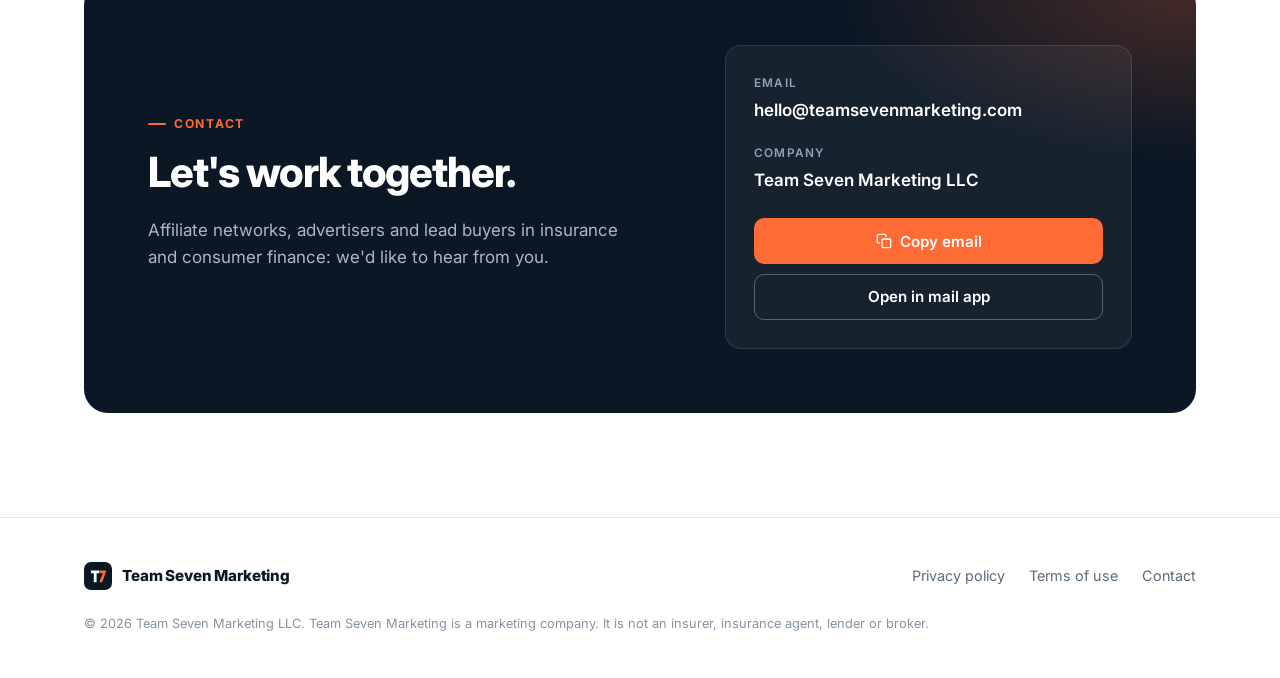
==== commit 8a9b584b: "Add files via upload" ====
--- a/index.html
+++ b/index.html
@@ -16,7 +16,7 @@
   <meta property="og:description" content="Performance marketing for auto insurance and consumer finance.">
   <meta property="og:type" content="website">
   <meta property="og:url" content="https://teamsevenmarketing.com/">
-  <script type="application/ld+json">{"@context":"https://schema.org","@type":"Organization","name":"Team Seven Marketing LLC","url":"https://teamsevenmarketing.com","email":"nate@teamsevenmarketing.com","logo":"https://teamsevenmarketing.com/favicon.svg"}</script>
+  <script type="application/ld+json">{"@context":"https://schema.org","@type":"Organization","name":"Team Seven Marketing LLC","url":"https://teamsevenmarketing.com","email":"hello@teamsevenmarketing.com","logo":"https://teamsevenmarketing.com/favicon.svg"}</script>
 </head>
 <body>
 
@@ -238,9 +238,15 @@
           <p>Affiliate networks, advertisers and lead buyers in insurance and consumer finance: we'd like to hear from you.</p>
         </div>
         <div class="contact-box">
-          <div class="row"><small>Email</small><a href="mailto:nate@teamsevenmarketing.com">nate@teamsevenmarketing.com</a></div>
+          <div class="row"><small>Email</small><a href="mailto:hello@teamsevenmarketing.com">hello@teamsevenmarketing.com</a></div>
           <div class="row"><small>Company</small><span>Team Seven Marketing LLC</span></div>
-          <a class="btn" href="mailto:nate@teamsevenmarketing.com?subject=Partnership%20inquiry">Send us an email</a>
+          <div class="contact-actions">
+            <button class="btn copy-email" type="button" data-email="hello@teamsevenmarketing.com">
+              <svg viewBox="0 0 24 24" fill="none" stroke="currentColor" stroke-width="2" stroke-linecap="round" stroke-linejoin="round" aria-hidden="true"><rect x="9" y="9" width="13" height="13" rx="2"/><path d="M5 15H4a2 2 0 0 1-2-2V4a2 2 0 0 1 2-2h9a2 2 0 0 1 2 2v1"/></svg>
+              <span>Copy email</span>
+            </button>
+            <a class="btn btn-ghost" href="mailto:hello@teamsevenmarketing.com?subject=Partnership%20inquiry">Open in mail app</a>
+          </div>
         </div>
       </div>
     </div>
@@ -253,7 +259,7 @@
       <svg viewBox="0 0 40 40" aria-hidden="true"><rect width="40" height="40" rx="10" fill="#0b1724"/><path d="M10 12h12v4h-4v13h-4V16h-4z" fill="#fff"/><path d="M23 12h9l-6 17h-4.2l5.2-13H23z" fill="#ff6b35"/></svg>
       <span>Team Seven Marketing</span>
     </a>
-    <nav aria-label="Footer"><a href="/privacy">Privacy policy</a><a href="/terms">Terms of use</a><a href="mailto:nate@teamsevenmarketing.com">Contact</a></nav>
+    <nav aria-label="Footer"><a href="/privacy">Privacy policy</a><a href="/terms">Terms of use</a><a href="mailto:hello@teamsevenmarketing.com">Contact</a></nav>
     <p class="disclaimer">&copy; 2026 Team Seven Marketing LLC. Team Seven Marketing is a marketing company. It is not an insurer, insurance agent, lender or broker.</p>
   </div>
 </footer>
--- a/styles.css
+++ b/styles.css
@@ -231,7 +231,9 @@
 .contact-box small { display: block; color: #8fa1b4; margin-bottom: 4px; font-size: .74rem; text-transform: uppercase; letter-spacing: .1em; font-weight: 600; }
 .contact-box a, .contact-box span { color: #fff; font-weight: 600; text-decoration: none; word-break: break-word; }
 .contact-box a:hover { color: var(--accent); }
-.contact-box .btn { margin-top: 24px; width: 100%; }
+.contact-actions { display: grid; gap: 10px; margin-top: 24px; }
+.contact-box .btn { width: 100%; cursor: pointer; font-family: inherit; }
+.contact-box .btn.copied { background: #14968a; }
 
 /* Footer */
 .site-footer { padding: 44px 0; border-top: 1px solid var(--line); font-size: .9rem; color: var(--muted); }
